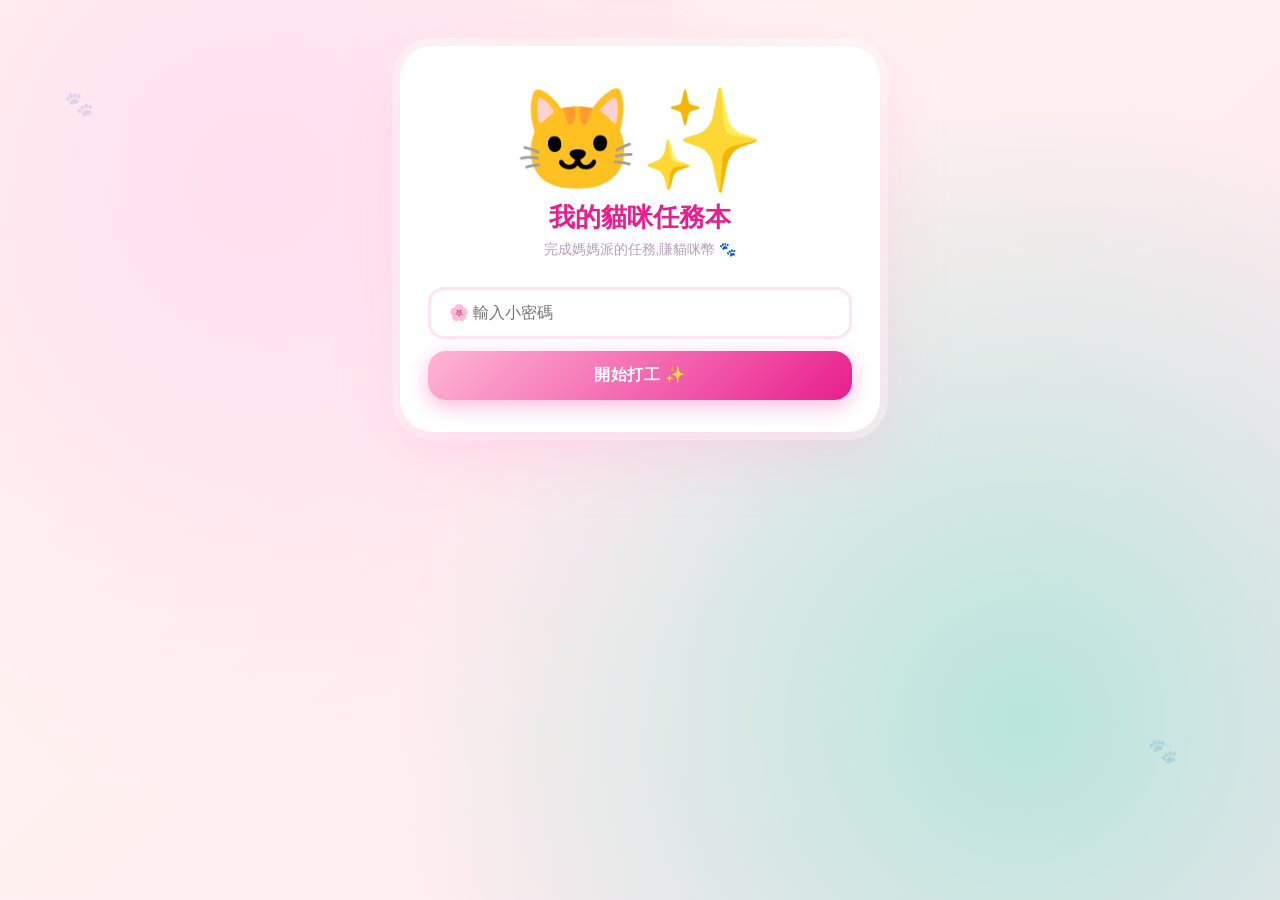
==== child.html @ 617711df "Add files via upload" ====
<!DOCTYPE html>
<html lang="zh-TW">
<head>
<meta charset="UTF-8">
<meta name="viewport" content="width=device-width, initial-scale=1.0">
<title>🐱 我的貓咪任務本</title>
<link rel="icon" type="image/png" href="./cat-favicon.png">
<style>
* { margin: 0; padding: 0; box-sizing: border-box; -webkit-tap-highlight-color: transparent; }

@keyframes float { 0%, 100% { transform: translateY(0); } 50% { transform: translateY(-8px); } }
@keyframes pop { 0% { transform: scale(0.8); opacity: 0; } 100% { transform: scale(1); opacity: 1; } }
@keyframes wiggle { 0%, 100% { transform: rotate(-3deg); } 50% { transform: rotate(3deg); } }
@keyframes sparkle { 0%, 100% { opacity: 0.3; transform: scale(1); } 50% { opacity: 1; transform: scale(1.2); } }
@keyframes urgent { 0%, 100% { box-shadow: 0 4px 12px rgba(255, 100, 100, 0.3); } 50% { box-shadow: 0 4px 24px rgba(255, 100, 100, 0.6); } }

body {
  font-family: 'Microsoft JhengHei', 'PingFang TC', 'Comic Sans MS', sans-serif;
  background:
    radial-gradient(circle at 20% 20%, #FFE0F0 0%, transparent 50%),
    radial-gradient(circle at 80% 80%, #B8E5DC 0%, transparent 50%),
    linear-gradient(135deg, #FFF9F0 0%, #FFE5F1 100%);
  min-height: 100vh; color: #6B5B5B;
  font-size: 17px; padding: 16px;
  position: relative; overflow-x: hidden;
}
body::before, body::after {
  content: '🐾'; position: fixed; font-size: 24px;
  opacity: 0.15; animation: float 4s ease-in-out infinite; pointer-events: none;
}
body::before { top: 10%; left: 5%; }
body::after { bottom: 15%; right: 8%; animation-delay: 2s; }

.container { max-width: 480px; margin: 0 auto; position: relative; z-index: 1; }

.login-box {
  background: white; border-radius: 32px;
  padding: 36px 28px 32px; text-align: center; margin-top: 30px;
  box-shadow: 0 20px 60px rgba(255, 182, 213, 0.4), 0 0 0 8px rgba(255, 255, 255, 0.5);
  animation: pop 0.5s ease-out;
}
.login-cat { width: 180px; height: 180px; margin: 0 auto 12px; display: block; animation: float 3s ease-in-out infinite; }
.login-cat-fallback { font-size: 100px; display: block; animation: float 3s ease-in-out infinite; }
.login-box h1 { font-size: 26px; color: #E91E8E; margin-bottom: 6px; font-weight: bold; }
.login-box .subtitle { color: #B8A0B8; margin-bottom: 28px; font-size: 14px; }

.header {
  background: linear-gradient(135deg, #FFB6D5 0%, #C8A8E9 50%, #B8E5DC 100%);
  color: white; padding: 18px 22px; border-radius: 24px;
  margin-bottom: 14px; box-shadow: 0 10px 30px rgba(255, 182, 213, 0.4);
  position: relative; overflow: hidden;
}
.header-banner { width: 100%; height: 70px; object-fit: cover; border-radius: 14px; margin-bottom: 10px; }
.header h1 { font-size: 20px; margin-bottom: 2px; text-shadow: 0 2px 8px rgba(0,0,0,0.15); }
.header .greeting { font-size: 13px; opacity: 0.95; }
.header::after { content: '✨'; position: absolute; top: 12px; right: 16px; font-size: 22px; animation: sparkle 2s ease-in-out infinite; }

/* 統計卡 */
.stats-grid {
  display: grid; grid-template-columns: repeat(3, 1fr);
  gap: 8px; margin-bottom: 16px;
}
.stat-card {
  background: white; border-radius: 18px; padding: 12px 8px;
  text-align: center; box-shadow: 0 4px 12px rgba(255, 182, 213, 0.2);
  position: relative;
}
.stat-card .icon { font-size: 22px; margin-bottom: 3px; display: block; }
.stat-card .label { font-size: 11px; color: #B89090; margin-bottom: 3px; font-weight: 600; }
.stat-card .value { font-size: 22px; font-weight: bold; color: #FF8FB1; letter-spacing: -1px; }
.stat-card.coin .value { color: #00BFA5; }
.stat-card.todo .value { color: #FF9800; }
.stat-card.wait .value { color: #9C27B0; }

/* 按鈕 */
.btn {
  width: 100%; padding: 14px; border: none; border-radius: 18px;
  font-size: 16px; font-weight: bold; cursor: pointer;
  transition: all 0.2s; font-family: inherit; letter-spacing: 0.5px;
}
.btn:active { transform: scale(0.96); }
.btn-primary { background: linear-gradient(135deg, #FFB6D5, #E91E8E); color: white; box-shadow: 0 6px 20px rgba(233, 30, 142, 0.3); }
.btn-secondary { background: white; color: #E91E8E; border: 3px solid #FFB6D5; }
.btn-mint { background: linear-gradient(135deg, #B8E5DC, #00BFA5); color: white; }
.btn-sm { padding: 8px 14px; font-size: 13px; width: auto; border-radius: 12px; }
.btn-done { background: linear-gradient(135deg, #FFD700, #FFA500); color: white; box-shadow: 0 6px 20px rgba(255, 165, 0, 0.4); }

/* Tab */
.tabs {
  display: flex; background: white; border-radius: 16px;
  padding: 5px; margin-bottom: 14px;
  box-shadow: 0 4px 12px rgba(255, 182, 213, 0.2);
}
.tab {
  flex: 1; padding: 10px 4px; text-align: center;
  border-radius: 12px; cursor: pointer;
  font-weight: bold; font-size: 12px; color: #B89090;
  transition: all 0.2s;
  position: relative;
}
.tab.active { background: linear-gradient(135deg, #FFB6D5, #C8A8E9); color: white; box-shadow: 0 4px 12px rgba(255, 182, 213, 0.4); }
.tab .badge {
  display: inline-block; background: #FF4444; color: white;
  padding: 1px 6px; border-radius: 8px; font-size: 10px;
  margin-left: 3px; min-width: 16px;
}
.tab.active .badge { background: white; color: #E91E8E; }

/* 任務卡 */
.task-card {
  background: white; border-radius: 18px; padding: 14px 16px;
  margin-bottom: 10px;
  box-shadow: 0 4px 12px rgba(255, 182, 213, 0.15);
  border-left: 5px solid #FFB6D5;
  animation: pop 0.3s ease-out; position: relative;
}
.task-card.assigned { border-left-color: #FF9800; background: linear-gradient(to right, #FFF9F0 0%, white 30%); }
.task-card.assigned.urgent { animation: urgent 2s ease-in-out infinite; }
.task-card.done { border-left-color: #9C27B0; background: linear-gradient(to right, #F8F4FB 0%, white 30%); }
.task-card.approved { border-left-color: #00BFA5; background: linear-gradient(to right, #F0FBF8 0%, white 30%); }
.task-card.paid { border-left-color: #C8A8E9; opacity: 0.75; }
.task-card.pending { border-left-color: #FFB6D5; }
.task-card.rejected { border-left-color: #FFAB91; opacity: 0.55; }

.task-head { display: flex; justify-content: space-between; align-items: center; gap: 10px; }
.task-info { flex: 1; min-width: 0; }
.task-name { font-weight: bold; color: #6B5B5B; font-size: 17px; }
.task-meta { font-size: 12px; color: #B89090; margin-top: 3px; }
.task-amount { font-size: 22px; font-weight: bold; color: #E91E8E; letter-spacing: -1px; white-space: nowrap; }
.task-amount::before { content: '💰 '; font-size: 14px; }

.due-tag {
  display: inline-block; padding: 2px 8px; border-radius: 8px;
  font-size: 11px; font-weight: bold; margin-top: 4px;
}
.due-today { background: #FFEBEE; color: #F44336; }
.due-future { background: #E0F7FA; color: #00BFA5; }
.due-none { background: #F5F5F5; color: #888; }
.due-overdue { background: #FF4444; color: white; animation: sparkle 1.5s ease-in-out infinite; }

.note-text {
  color: #B89090; font-size: 13px;
  margin-top: 6px; padding: 6px 10px;
  background: #FFF9F0; border-radius: 10px;
}
.note-text.from-mom { background: #F8F4FB; color: #9C27B0; }

.task-actions { display: flex; gap: 6px; margin-top: 10px; flex-wrap: wrap; }

/* 輸入 */
.input, .select, .textarea {
  width: 100%; padding: 14px 18px;
  border: 3px solid #FFE5F1; border-radius: 16px;
  font-size: 16px; font-family: inherit;
  background: white; transition: all 0.2s; color: #6B5B5B;
}
.input:focus, .select:focus, .textarea:focus {
  outline: none; border-color: #FFB6D5;
  box-shadow: 0 0 0 4px rgba(255, 182, 213, 0.2);
}
.form-group { margin-bottom: 12px; }
.form-label { display: block; margin-bottom: 5px; color: #9C7FBA; font-weight: bold; font-size: 14px; }
.form-label::before { content: '🌸 '; }

/* Modal */
.modal-bg {
  display: none; position: fixed; top: 0; left: 0; right: 0; bottom: 0;
  background: rgba(107, 91, 91, 0.5); z-index: 100;
  align-items: center; justify-content: center;
  padding: 20px; backdrop-filter: blur(4px);
}
.modal-bg.show { display: flex; }
.modal {
  background: white; border-radius: 24px; padding: 24px 22px;
  width: 100%; max-width: 400px; max-height: 90vh; overflow-y: auto;
  animation: pop 0.3s ease-out;
  box-shadow: 0 20px 60px rgba(255, 182, 213, 0.4);
}
.modal h2 { color: #E91E8E; margin-bottom: 16px; font-size: 20px; text-align: center; }

/* Toast */
.toast {
  position: fixed; top: 20px; left: 50%;
  transform: translateX(-50%) translateY(-100px);
  background: white; color: #E91E8E;
  padding: 14px 24px; border-radius: 28px;
  z-index: 200; transition: transform 0.3s ease-out;
  font-size: 15px; font-weight: bold;
  box-shadow: 0 10px 30px rgba(255, 182, 213, 0.5);
  border: 3px solid #FFE5F1; max-width: 90vw;
  display: flex; align-items: center; gap: 8px;
}
.toast.show { transform: translateX(-50%) translateY(0); }
.toast::before { content: '🐱'; font-size: 20px; }

/* 慶祝動畫 */
.celebrate-overlay {
  display: none; position: fixed; top: 0; left: 0; right: 0; bottom: 0;
  background: rgba(255, 182, 213, 0.95); z-index: 300;
  align-items: center; justify-content: center; flex-direction: column;
  animation: pop 0.4s ease-out;
}
.celebrate-overlay.show { display: flex; }
.celebrate-cat { width: 220px; height: 220px; animation: wiggle 0.6s ease-in-out infinite; }
.celebrate-cat-fallback { font-size: 120px; animation: wiggle 0.6s ease-in-out infinite; }
.celebrate-text { font-size: 28px; color: white; font-weight: bold; margin-top: 16px; text-shadow: 0 4px 12px rgba(233, 30, 142, 0.5); letter-spacing: 2px; text-align: center; padding: 0 20px; }
.celebrate-sub { font-size: 15px; color: white; margin-top: 8px; opacity: 0.95; }

.empty { text-align: center; padding: 30px 20px; color: #B89090; }
.empty-cat { width: 140px; height: 140px; margin: 0 auto 12px; animation: float 3s ease-in-out infinite; }
.empty-cat-fallback { font-size: 56px; margin-bottom: 12px; animation: float 3s ease-in-out infinite; }

.bell {
  position: fixed; top: 24px; right: 16px;
  width: 44px; height: 44px; background: white;
  border-radius: 50%; display: flex;
  align-items: center; justify-content: center; cursor: pointer;
  box-shadow: 0 6px 20px rgba(255, 182, 213, 0.4);
  z-index: 50; font-size: 20px;
}
.bell.has-new::after {
  content: ''; position: absolute; top: 6px; right: 6px;
  width: 12px; height: 12px; background: #FF4444;
  border-radius: 50%; border: 2px solid white;
  animation: sparkle 1.5s ease-in-out infinite;
}
.bell.shake { animation: wiggle 0.3s ease-in-out 3; }

.section-title {
  font-size: 14px; color: #9C7FBA; font-weight: bold;
  margin: 14px 0 8px; padding-left: 4px;
}
</style>
</head>
<body>

<div id="bell" class="bell" onclick="openNotifyPanel()" style="display:none;">🔔</div>

<!-- 登入 -->
<div id="loginPage" class="container">
  <div class="login-box">
    <img src="./cat-login.png" alt="貓咪" class="login-cat" onerror="this.style.display='none';this.nextElementSibling.style.display='block';">
    <div class="login-cat-fallback" style="display:none;">🐱✨</div>
    <h1>我的貓咪任務本</h1>
    <p class="subtitle">完成媽媽派的任務,賺貓咪幣 🐾</p>
    <div class="form-group">
      <input type="password" id="loginPwd" class="input" placeholder="🌸 輸入小密碼" onkeypress="if(event.key==='Enter')doLogin()">
    </div>
    <button class="btn btn-primary" onclick="doLogin()">開始打工 ✨</button>
  </div>
</div>

<!-- 主畫面 -->
<div id="mainPage" class="container" style="display:none;">
  <div class="header">
    <img src="./cat-banner.png" alt="banner" class="header-banner" onerror="this.style.display='none';">
    <h1>🐱 我的貓咪任務本</h1>
    <div class="greeting" id="greeting">今天也要加油喔 ✨</div>
  </div>

  <div class="stats-grid">
    <div class="stat-card coin">
      <span class="icon">😺</span>
      <div class="label">可領貓咪幣</div>
      <div class="value">$<span id="balance">0</span></div>
    </div>
    <div class="stat-card todo">
      <span class="icon">⏰</span>
      <div class="label">待完成</div>
      <div class="value" id="countAssigned">0</div>
    </div>
    <div class="stat-card wait">
      <span class="icon">📮</span>
      <div class="label">等核可</div>
      <div class="value" id="countDone">0</div>
    </div>
  </div>

  <div class="tabs">
    <div class="tab active" onclick="switchTab(event,'todo')">📋 待完成 <span class="badge" id="badgeTodo">0</span></div>
    <div class="tab" onclick="switchTab(event,'wait')">📮 等核可</div>
    <div class="tab" onclick="switchTab(event,'paid')">💖 已領取</div>
  </div>

  <div id="tasksList"></div>

  <button class="btn btn-secondary" onclick="openProposeModal()" style="margin-top:14px;">
    💡 我想做別的(主動申請)
  </button>
</div>

<!-- 「我做完了」彈窗 -->
<div id="doneModal" class="modal-bg">
  <div class="modal">
    <h2>✨ 我做完了!</h2>
    <div id="doneInfo" style="text-align:center; margin-bottom:14px; color:#9C7FBA;"></div>
    <div class="form-group">
      <label class="form-label">想跟媽媽說什麼?(可不填)</label>
      <textarea id="doneNote" class="textarea" rows="2" placeholder="例如:我有認真掃喔!"></textarea>
    </div>
    <div style="display:flex; gap:10px;">
      <button class="btn btn-secondary" onclick="closeModal('doneModal')">取消</button>
      <button class="btn btn-done" onclick="submitDone()">交給媽媽 ✨</button>
    </div>
  </div>
</div>

<!-- 主動申請彈窗 -->
<div id="proposeModal" class="modal-bg">
  <div class="modal">
    <h2>💡 我想做別的</h2>
    <p style="text-align:center; color:#B89090; font-size:13px; margin-bottom:12px;">
      把妳想做的事告訴媽媽,媽媽會看看要不要派給妳~
    </p>
    <div class="form-group">
      <label class="form-label">想做什麼?</label>
      <input type="text" id="proposeItem" class="input" placeholder="例如:幫媽媽洗車">
    </div>
    <div class="form-group">
      <label class="form-label">妳覺得值多少錢?</label>
      <input type="number" id="proposeAmount" class="input" placeholder="例如:30" min="0">
    </div>
    <div class="form-group">
      <label class="form-label">想說的話(可不填)</label>
      <textarea id="proposeNote" class="textarea" rows="2" placeholder="例如:這個我超會的!"></textarea>
    </div>
    <div style="display:flex; gap:10px;">
      <button class="btn btn-secondary" onclick="closeModal('proposeModal')">取消</button>
      <button class="btn btn-primary" onclick="submitPropose()">送給媽媽看 ✨</button>
    </div>
  </div>
</div>

<!-- 通知中心 -->
<div id="notifyPanel" class="modal-bg">
  <div class="modal">
    <h2>🔔 通知中心</h2>
    <div id="notifyList"></div>
    <button class="btn btn-primary" onclick="closeModal('notifyPanel')" style="margin-top:14px;">關閉</button>
  </div>
</div>

<!-- 慶祝動畫 -->
<div id="celebrate" class="celebrate-overlay">
  <img src="./cat-success.png" alt="慶祝" class="celebrate-cat" onerror="this.style.display='none';this.nextElementSibling.style.display='block';">
  <div class="celebrate-cat-fallback" style="display:none;">🎉🐱✨</div>
  <div class="celebrate-text" id="celebrateText">交給媽媽啦!</div>
  <div class="celebrate-sub" id="celebrateSub">等媽媽看看 💕</div>
</div>

<div id="toast" class="toast"></div>

<script>
const GAS_URL = 'https://script.google.com/macros/s/AKfycbxL6RMWh4sn2M6cAhJxAEImtbSupDh12SuAHojfoW0CRrW7VGDir5UfD3ioGQtlK8snaw/exec';
let myPassword = '', records = [], currentTab = 'todo';
let lastSeenStatus = {}, lastSeenIds = new Set();
let notifications = [], currentTaskId = null;

function doLogin() {
  const pwd = document.getElementById('loginPwd').value;
  if (!pwd) { showToast('要輸入密碼喔'); return; }
  callGAS({ action: 'login', role: 'child', password: pwd }, (res) => {
    if (res.ok) {
      myPassword = pwd;
      localStorage.setItem('childPwd', pwd);
      document.getElementById('loginPage').style.display = 'none';
      document.getElementById('mainPage').style.display = 'block';
      document.getElementById('bell').style.display = 'flex';
      loadNotifyHistory();
      loadAll();
      startAutoRefresh();
    } else { showToast('密碼錯了 🥺'); }
  });
}

window.onload = () => {
  const saved = localStorage.getItem('childPwd');
  if (saved) { document.getElementById('loginPwd').value = saved; doLogin(); }
};

function loadAll() { loadRecords(); loadStats(); }

function loadRecords() {
  callGAS({ action: 'list', role: 'child', password: myPassword }, (res) => {
    if (res.ok) {
      const newRecords = res.data.sort((a, b) => (b.createdAt || '').localeCompare(a.createdAt || ''));
      detectChanges(newRecords);
      records = newRecords;
      renderRecords();
      updateBadges();
    }
  });
}

function loadStats() {
  callGAS({ action: 'stats', role: 'child', password: myPassword }, (res) => {
    if (res.ok) {
      document.getElementById('balance').textContent = res.balance || 0;
      document.getElementById('countAssigned').textContent = res.countAssigned || 0;
      document.getElementById('countDone').textContent = res.countDone || 0;
    }
  });
}

function startAutoRefresh() {
  setInterval(() => {
    if (document.visibilityState === 'visible') { loadRecords(); loadStats(); }
  }, 30000);
}

// 偵測狀態變化(媽媽派工 / 核可 / 拒絕)
function detectChanges(newRecords) {
  if (lastSeenIds.size === 0) {
    newRecords.forEach(r => { lastSeenIds.add(r.id); lastSeenStatus[r.id] = r.status; });
    return;
  }
  newRecords.forEach(r => {
    // 新派工偵測
    if (!lastSeenIds.has(r.id) && r.status === 'assigned' && r.assignedBy === 'parent') {
      const msg = `📩 媽媽派新任務:「${r.item}」$${r.amount}${r.dueDate ? ' (截止 '+r.dueDate+')' : ''}`;
      addNotify('📩', msg);
      showToast(msg);
      shakeBell();
      playDing();
    }
    // 狀態變化
    const old = lastSeenStatus[r.id];
    if (old && old !== r.status) {
      let msg = '', icon = '';
      if (r.status === 'approved') { msg = `✅ 「${r.item}」媽媽核可了!可以領 $${r.amount}`; icon = '✅'; }
      else if (r.status === 'paid') { msg = `💝 「${r.item}」領到 $${r.amount} 啦!🎉`; icon = '💝'; }
      else if (r.status === 'rejected') { msg = `❌ 「${r.item}」沒通過 🥺${r.parentNote ? ' ('+r.parentNote+')' : ''}`; icon = '❌'; }
      else if (r.status === 'assigned' && old === 'pending') { msg = `🎉 媽媽答應了!「${r.item}」可以做了`; icon = '🎉'; }
      if (msg) { addNotify(icon, msg); showToast(msg); shakeBell(); playDing(); }
    }
    lastSeenIds.add(r.id);
    lastSeenStatus[r.id] = r.status;
  });
}

function addNotify(icon, msg) {
  notifications.unshift({
    icon, msg,
    time: new Date().toLocaleString('zh-TW', { hour: '2-digit', minute: '2-digit', month: '2-digit', day: '2-digit' }),
    read: false
  });
  if (notifications.length > 30) notifications = notifications.slice(0, 30);
  localStorage.setItem('childNotify', JSON.stringify(notifications));
  document.getElementById('bell').classList.add('has-new');
}

function loadNotifyHistory() {
  const saved = localStorage.getItem('childNotify');
  if (saved) {
    notifications = JSON.parse(saved);
    if (notifications.some(n => !n.read)) document.getElementById('bell').classList.add('has-new');
  }
}

function shakeBell() {
  const bell = document.getElementById('bell');
  bell.classList.add('shake');
  setTimeout(() => bell.classList.remove('shake'), 1000);
}

function playDing() {
  try {
    const ctx = new (window.AudioContext || window.webkitAudioContext)();
    const o = ctx.createOscillator(), g = ctx.createGain();
    o.connect(g); g.connect(ctx.destination);
    o.frequency.value = 880; o.type = 'sine';
    g.gain.setValueAtTime(0.3, ctx.currentTime);
    g.gain.exponentialRampToValueAtTime(0.01, ctx.currentTime + 0.3);
    o.start(); o.stop(ctx.currentTime + 0.3);
  } catch(e) {}
}

function openNotifyPanel() {
  const list = document.getElementById('notifyList');
  if (notifications.length === 0) {
    list.innerHTML = `<div class="empty"><div class="empty-cat-fallback">🐱💭</div><div>還沒有通知唷</div></div>`;
  } else {
    list.innerHTML = notifications.map(n => `
      <div style="padding:12px; background:#FFF9F0; border-radius:14px; margin-bottom:8px;">
        <div style="font-size:14px; color:#6B5B5B;">${n.icon} ${escapeHtml(n.msg)}</div>
        <div style="font-size:11px; color:#B89090; margin-top:4px;">${n.time}</div>
      </div>
    `).join('');
  }
  notifications.forEach(n => n.read = true);
  localStorage.setItem('childNotify', JSON.stringify(notifications));
  document.getElementById('bell').classList.remove('has-new');
  document.getElementById('notifyPanel').classList.add('show');
}

function updateBadges() {
  const todoCount = records.filter(r => r.status === 'assigned').length;
  document.getElementById('badgeTodo').textContent = todoCount;
}

function switchTab(e, tab) {
  currentTab = tab;
  document.querySelectorAll('.tab').forEach(t => t.classList.remove('active'));
  e.target.classList.add('active');
  renderRecords();
}

function renderRecords() {
  const list = document.getElementById('tasksList');
  let filtered = [];

  if (currentTab === 'todo') {
    // 待完成:媽媽派的任務 (assigned)
    filtered = records.filter(r => r.status === 'assigned');
  } else if (currentTab === 'wait') {
    // 等核可:我送出申請 (pending) + 我已做完 (done)
    filtered = records.filter(r => r.status === 'pending' || r.status === 'done' || r.status === 'approved' || r.status === 'rejected');
  } else if (currentTab === 'paid') {
    filtered = records.filter(r => r.status === 'paid');
  }

  if (filtered.length === 0) {
    let msg = '還沒有任務唷 ✨';
    if (currentTab === 'todo') msg = '太棒了!沒有待辦任務 🎉';
    else if (currentTab === 'wait') msg = '沒有等待中的任務 🐾';
    else if (currentTab === 'paid') msg = '還沒領過錢唷 💰';
    list.innerHTML = `
      <div class="empty">
        <img src="./cat-empty.png" alt="空" class="empty-cat" onerror="this.style.display='none';this.nextElementSibling.style.display='block';">
        <div class="empty-cat-fallback" style="display:none;">🐱💤</div>
        <div>${msg}</div>
      </div>
    `;
    return;
  }

  // 排序:待完成的依截止日升序;其他依更新時間降序
  if (currentTab === 'todo') {
    filtered.sort((a, b) => {
      if (!a.dueDate && !b.dueDate) return 0;
      if (!a.dueDate) return 1;
      if (!b.dueDate) return -1;
      return a.dueDate.localeCompare(b.dueDate);
    });
  }

  const today = new Date().toISOString().split('T')[0];
  list.innerHTML = filtered.map(r => {
    let dueTag = '';
    if (r.status === 'assigned') {
      if (!r.dueDate) dueTag = '<span class="due-tag due-none">不限期</span>';
      else if (r.dueDate < today) dueTag = '<span class="due-tag due-overdue">⚠️ 已逾期 ' + r.dueDate + '</span>';
      else if (r.dueDate === today) dueTag = '<span class="due-tag due-today">📍 今天 ' + r.dueDate + '</span>';
      else dueTag = '<span class="due-tag due-future">📅 截止 ' + r.dueDate + '</span>';
    }

    const statusTxt = {
      assigned: '⏳ 待完成',
      pending: '📨 等媽媽答應',
      done: '📮 已回報,等核可',
      approved: '✅ 可以領錢',
      paid: '💖 已領取',
      rejected: '❌ 沒通過'
    }[r.status] || '';

    const isUrgent = r.status === 'assigned' && r.dueDate === today;

    let actions = '';
    if (r.status === 'assigned') {
      actions = `<button class="btn btn-done btn-sm" onclick="openDoneModal('${r.id}','${escapeAttr(r.item)}')">✨ 我做完了!</button>`;
    }

    const amountDisplay = r.amount ? '$' + r.amount : (r.proposed ? '提議 $' + r.proposed : '');

    return `
      <div class="task-card ${r.status} ${isUrgent ? 'urgent' : ''}">
        <div class="task-head">
          <div class="task-info">
            <div class="task-name">${escapeHtml(r.item)}</div>
            <div class="task-meta">${escapeHtml(r.category || '')} · ${statusTxt}</div>
            ${dueTag}
          </div>
          <div class="task-amount">${amountDisplay}</div>
        </div>
        ${r.parentNote ? `<div class="note-text from-mom">👩 媽媽:${escapeHtml(r.parentNote)}</div>` : ''}
        ${r.childNote ? `<div class="note-text">💬 我:${escapeHtml(r.childNote)}</div>` : ''}
        ${actions ? `<div class="task-actions">${actions}</div>` : ''}
      </div>
    `;
  }).join('');
}

// 「我做完了」
function openDoneModal(id, itemName) {
  currentTaskId = id;
  document.getElementById('doneInfo').innerHTML = `準備交給媽媽:<br><b style="color:#E91E8E;">「${escapeHtml(itemName)}」</b>`;
  document.getElementById('doneNote').value = '';
  document.getElementById('doneModal').classList.add('show');
}

function submitDone() {
  const note = document.getElementById('doneNote').value.trim();
  callGAS({
    action: 'markDone', role: 'child', password: myPassword,
    id: currentTaskId, childNote: note
  }, (res) => {
    if (res.ok) {
      closeModal('doneModal');
      document.getElementById('celebrateText').textContent = '交給媽媽啦!';
      document.getElementById('celebrateSub').textContent = '等媽媽核可 💕';
      document.getElementById('celebrate').classList.add('show');
      playDing();
      setTimeout(() => {
        document.getElementById('celebrate').classList.remove('show');
        loadAll();
      }, 1800);
    } else { showToast(res.error || '失敗了'); }
  });
}

// 主動申請
function openProposeModal() {
  document.getElementById('proposeItem').value = '';
  document.getElementById('proposeAmount').value = '';
  document.getElementById('proposeNote').value = '';
  document.getElementById('proposeModal').classList.add('show');
}

function submitPropose() {
  const item = document.getElementById('proposeItem').value.trim();
  const proposed = Number(document.getElementById('proposeAmount').value) || 0;
  const note = document.getElementById('proposeNote').value.trim();
  if (!item) { showToast('要寫想做什麼喔'); return; }

  callGAS({
    action: 'propose', role: 'child', password: myPassword,
    item: item, proposed: proposed, childNote: note
  }, (res) => {
    if (res.ok) {
      closeModal('proposeModal');
      document.getElementById('celebrateText').textContent = '申請送出啦!';
      document.getElementById('celebrateSub').textContent = '等媽媽看看 💕';
      document.getElementById('celebrate').classList.add('show');
      playDing();
      setTimeout(() => {
        document.getElementById('celebrate').classList.remove('show');
        loadAll();
      }, 1800);
    } else { showToast(res.error || '失敗了'); }
  });
}

function closeModal(id) { document.getElementById(id).classList.remove('show'); }

function callGAS(params, cb) {
  const qs = Object.keys(params).map(k => encodeURIComponent(k) + '=' + encodeURIComponent(params[k])).join('&');
  fetch(GAS_URL + '?' + qs)
    .then(r => r.json()).then(cb)
    .catch(e => { showToast('連線失敗 🥺'); console.error(e); });
}

function showToast(msg) {
  const t = document.getElementById('toast');
  t.textContent = msg;
  t.classList.add('show');
  setTimeout(() => t.classList.remove('show'), 2800);
}

function escapeHtml(s) {
  if (s === null || s === undefined) return '';
  return String(s).replace(/[&<>"']/g, c => ({ '&': '&amp;', '<': '&lt;', '>': '&gt;', '"': '&quot;', "'": '&#39;' }[c]));
}
function escapeAttr(s) {
  return String(s || '').replace(/'/g, "\\'").replace(/"/g, '&quot;');
}
</script>
</body>
</html>
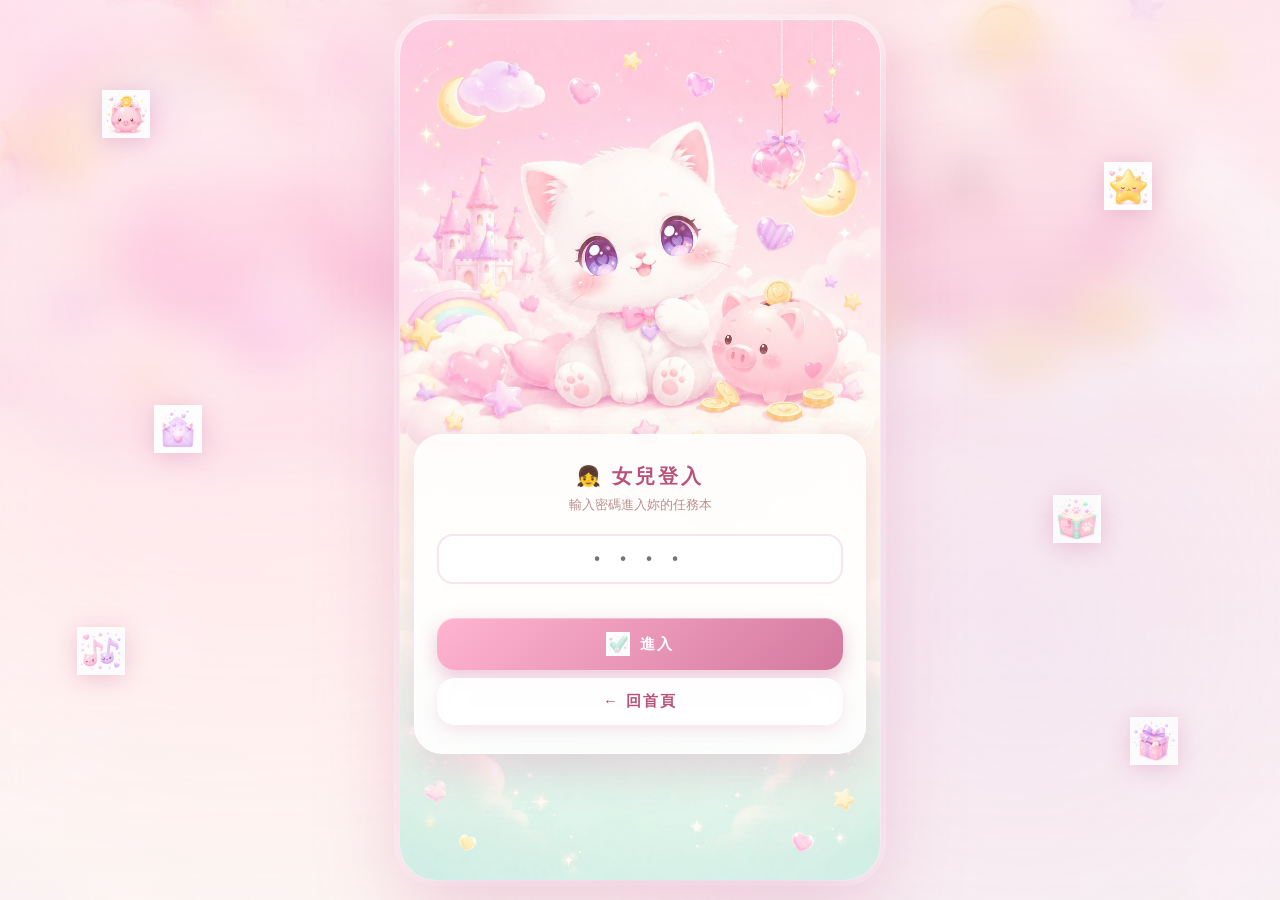
==== commit 281a744f: "Add files via upload" ====
--- a/child.html
+++ b/child.html
@@ -3,676 +3,355 @@
 <head>
 <meta charset="UTF-8">
 <meta name="viewport" content="width=device-width, initial-scale=1.0">
-<title>🐱 我的貓咪任務本</title>
-<link rel="icon" type="image/png" href="./cat-favicon.png">
-<style>
-* { margin: 0; padding: 0; box-sizing: border-box; -webkit-tap-highlight-color: transparent; }
-
-@keyframes float { 0%, 100% { transform: translateY(0); } 50% { transform: translateY(-8px); } }
-@keyframes pop { 0% { transform: scale(0.8); opacity: 0; } 100% { transform: scale(1); opacity: 1; } }
-@keyframes wiggle { 0%, 100% { transform: rotate(-3deg); } 50% { transform: rotate(3deg); } }
-@keyframes sparkle { 0%, 100% { opacity: 0.3; transform: scale(1); } 50% { opacity: 1; transform: scale(1.2); } }
-@keyframes urgent { 0%, 100% { box-shadow: 0 4px 12px rgba(255, 100, 100, 0.3); } 50% { box-shadow: 0 4px 24px rgba(255, 100, 100, 0.6); } }
-
-body {
-  font-family: 'Microsoft JhengHei', 'PingFang TC', 'Comic Sans MS', sans-serif;
-  background:
-    radial-gradient(circle at 20% 20%, #FFE0F0 0%, transparent 50%),
-    radial-gradient(circle at 80% 80%, #B8E5DC 0%, transparent 50%),
-    linear-gradient(135deg, #FFF9F0 0%, #FFE5F1 100%);
-  min-height: 100vh; color: #6B5B5B;
-  font-size: 17px; padding: 16px;
-  position: relative; overflow-x: hidden;
-}
-body::before, body::after {
-  content: '🐾'; position: fixed; font-size: 24px;
-  opacity: 0.15; animation: float 4s ease-in-out infinite; pointer-events: none;
-}
-body::before { top: 10%; left: 5%; }
-body::after { bottom: 15%; right: 8%; animation-delay: 2s; }
-
-.container { max-width: 480px; margin: 0 auto; position: relative; z-index: 1; }
-
-.login-box {
-  background: white; border-radius: 32px;
-  padding: 36px 28px 32px; text-align: center; margin-top: 30px;
-  box-shadow: 0 20px 60px rgba(255, 182, 213, 0.4), 0 0 0 8px rgba(255, 255, 255, 0.5);
-  animation: pop 0.5s ease-out;
-}
-.login-cat { width: 180px; height: 180px; margin: 0 auto 12px; display: block; animation: float 3s ease-in-out infinite; }
-.login-cat-fallback { font-size: 100px; display: block; animation: float 3s ease-in-out infinite; }
-.login-box h1 { font-size: 26px; color: #E91E8E; margin-bottom: 6px; font-weight: bold; }
-.login-box .subtitle { color: #B8A0B8; margin-bottom: 28px; font-size: 14px; }
-
-.header {
-  background: linear-gradient(135deg, #FFB6D5 0%, #C8A8E9 50%, #B8E5DC 100%);
-  color: white; padding: 18px 22px; border-radius: 24px;
-  margin-bottom: 14px; box-shadow: 0 10px 30px rgba(255, 182, 213, 0.4);
-  position: relative; overflow: hidden;
-}
-.header-banner { width: 100%; height: 70px; object-fit: cover; border-radius: 14px; margin-bottom: 10px; }
-.header h1 { font-size: 20px; margin-bottom: 2px; text-shadow: 0 2px 8px rgba(0,0,0,0.15); }
-.header .greeting { font-size: 13px; opacity: 0.95; }
-.header::after { content: '✨'; position: absolute; top: 12px; right: 16px; font-size: 22px; animation: sparkle 2s ease-in-out infinite; }
-
-/* 統計卡 */
-.stats-grid {
-  display: grid; grid-template-columns: repeat(3, 1fr);
-  gap: 8px; margin-bottom: 16px;
-}
-.stat-card {
-  background: white; border-radius: 18px; padding: 12px 8px;
-  text-align: center; box-shadow: 0 4px 12px rgba(255, 182, 213, 0.2);
-  position: relative;
-}
-.stat-card .icon { font-size: 22px; margin-bottom: 3px; display: block; }
-.stat-card .label { font-size: 11px; color: #B89090; margin-bottom: 3px; font-weight: 600; }
-.stat-card .value { font-size: 22px; font-weight: bold; color: #FF8FB1; letter-spacing: -1px; }
-.stat-card.coin .value { color: #00BFA5; }
-.stat-card.todo .value { color: #FF9800; }
-.stat-card.wait .value { color: #9C27B0; }
-
-/* 按鈕 */
-.btn {
-  width: 100%; padding: 14px; border: none; border-radius: 18px;
-  font-size: 16px; font-weight: bold; cursor: pointer;
-  transition: all 0.2s; font-family: inherit; letter-spacing: 0.5px;
-}
-.btn:active { transform: scale(0.96); }
-.btn-primary { background: linear-gradient(135deg, #FFB6D5, #E91E8E); color: white; box-shadow: 0 6px 20px rgba(233, 30, 142, 0.3); }
-.btn-secondary { background: white; color: #E91E8E; border: 3px solid #FFB6D5; }
-.btn-mint { background: linear-gradient(135deg, #B8E5DC, #00BFA5); color: white; }
-.btn-sm { padding: 8px 14px; font-size: 13px; width: auto; border-radius: 12px; }
-.btn-done { background: linear-gradient(135deg, #FFD700, #FFA500); color: white; box-shadow: 0 6px 20px rgba(255, 165, 0, 0.4); }
-
-/* Tab */
-.tabs {
-  display: flex; background: white; border-radius: 16px;
-  padding: 5px; margin-bottom: 14px;
-  box-shadow: 0 4px 12px rgba(255, 182, 213, 0.2);
-}
-.tab {
-  flex: 1; padding: 10px 4px; text-align: center;
-  border-radius: 12px; cursor: pointer;
-  font-weight: bold; font-size: 12px; color: #B89090;
-  transition: all 0.2s;
-  position: relative;
-}
-.tab.active { background: linear-gradient(135deg, #FFB6D5, #C8A8E9); color: white; box-shadow: 0 4px 12px rgba(255, 182, 213, 0.4); }
-.tab .badge {
-  display: inline-block; background: #FF4444; color: white;
-  padding: 1px 6px; border-radius: 8px; font-size: 10px;
-  margin-left: 3px; min-width: 16px;
-}
-.tab.active .badge { background: white; color: #E91E8E; }
-
-/* 任務卡 */
-.task-card {
-  background: white; border-radius: 18px; padding: 14px 16px;
-  margin-bottom: 10px;
-  box-shadow: 0 4px 12px rgba(255, 182, 213, 0.15);
-  border-left: 5px solid #FFB6D5;
-  animation: pop 0.3s ease-out; position: relative;
-}
-.task-card.assigned { border-left-color: #FF9800; background: linear-gradient(to right, #FFF9F0 0%, white 30%); }
-.task-card.assigned.urgent { animation: urgent 2s ease-in-out infinite; }
-.task-card.done { border-left-color: #9C27B0; background: linear-gradient(to right, #F8F4FB 0%, white 30%); }
-.task-card.approved { border-left-color: #00BFA5; background: linear-gradient(to right, #F0FBF8 0%, white 30%); }
-.task-card.paid { border-left-color: #C8A8E9; opacity: 0.75; }
-.task-card.pending { border-left-color: #FFB6D5; }
-.task-card.rejected { border-left-color: #FFAB91; opacity: 0.55; }
-
-.task-head { display: flex; justify-content: space-between; align-items: center; gap: 10px; }
-.task-info { flex: 1; min-width: 0; }
-.task-name { font-weight: bold; color: #6B5B5B; font-size: 17px; }
-.task-meta { font-size: 12px; color: #B89090; margin-top: 3px; }
-.task-amount { font-size: 22px; font-weight: bold; color: #E91E8E; letter-spacing: -1px; white-space: nowrap; }
-.task-amount::before { content: '💰 '; font-size: 14px; }
-
-.due-tag {
-  display: inline-block; padding: 2px 8px; border-radius: 8px;
-  font-size: 11px; font-weight: bold; margin-top: 4px;
-}
-.due-today { background: #FFEBEE; color: #F44336; }
-.due-future { background: #E0F7FA; color: #00BFA5; }
-.due-none { background: #F5F5F5; color: #888; }
-.due-overdue { background: #FF4444; color: white; animation: sparkle 1.5s ease-in-out infinite; }
-
-.note-text {
-  color: #B89090; font-size: 13px;
-  margin-top: 6px; padding: 6px 10px;
-  background: #FFF9F0; border-radius: 10px;
-}
-.note-text.from-mom { background: #F8F4FB; color: #9C27B0; }
-
-.task-actions { display: flex; gap: 6px; margin-top: 10px; flex-wrap: wrap; }
-
-/* 輸入 */
-.input, .select, .textarea {
-  width: 100%; padding: 14px 18px;
-  border: 3px solid #FFE5F1; border-radius: 16px;
-  font-size: 16px; font-family: inherit;
-  background: white; transition: all 0.2s; color: #6B5B5B;
-}
-.input:focus, .select:focus, .textarea:focus {
-  outline: none; border-color: #FFB6D5;
-  box-shadow: 0 0 0 4px rgba(255, 182, 213, 0.2);
-}
-.form-group { margin-bottom: 12px; }
-.form-label { display: block; margin-bottom: 5px; color: #9C7FBA; font-weight: bold; font-size: 14px; }
-.form-label::before { content: '🌸 '; }
-
-/* Modal */
-.modal-bg {
-  display: none; position: fixed; top: 0; left: 0; right: 0; bottom: 0;
-  background: rgba(107, 91, 91, 0.5); z-index: 100;
-  align-items: center; justify-content: center;
-  padding: 20px; backdrop-filter: blur(4px);
-}
-.modal-bg.show { display: flex; }
-.modal {
-  background: white; border-radius: 24px; padding: 24px 22px;
-  width: 100%; max-width: 400px; max-height: 90vh; overflow-y: auto;
-  animation: pop 0.3s ease-out;
-  box-shadow: 0 20px 60px rgba(255, 182, 213, 0.4);
-}
-.modal h2 { color: #E91E8E; margin-bottom: 16px; font-size: 20px; text-align: center; }
-
-/* Toast */
-.toast {
-  position: fixed; top: 20px; left: 50%;
-  transform: translateX(-50%) translateY(-100px);
-  background: white; color: #E91E8E;
-  padding: 14px 24px; border-radius: 28px;
-  z-index: 200; transition: transform 0.3s ease-out;
-  font-size: 15px; font-weight: bold;
-  box-shadow: 0 10px 30px rgba(255, 182, 213, 0.5);
-  border: 3px solid #FFE5F1; max-width: 90vw;
-  display: flex; align-items: center; gap: 8px;
-}
-.toast.show { transform: translateX(-50%) translateY(0); }
-.toast::before { content: '🐱'; font-size: 20px; }
-
-/* 慶祝動畫 */
-.celebrate-overlay {
-  display: none; position: fixed; top: 0; left: 0; right: 0; bottom: 0;
-  background: rgba(255, 182, 213, 0.95); z-index: 300;
-  align-items: center; justify-content: center; flex-direction: column;
-  animation: pop 0.4s ease-out;
-}
-.celebrate-overlay.show { display: flex; }
-.celebrate-cat { width: 220px; height: 220px; animation: wiggle 0.6s ease-in-out infinite; }
-.celebrate-cat-fallback { font-size: 120px; animation: wiggle 0.6s ease-in-out infinite; }
-.celebrate-text { font-size: 28px; color: white; font-weight: bold; margin-top: 16px; text-shadow: 0 4px 12px rgba(233, 30, 142, 0.5); letter-spacing: 2px; text-align: center; padding: 0 20px; }
-.celebrate-sub { font-size: 15px; color: white; margin-top: 8px; opacity: 0.95; }
-
-.empty { text-align: center; padding: 30px 20px; color: #B89090; }
-.empty-cat { width: 140px; height: 140px; margin: 0 auto 12px; animation: float 3s ease-in-out infinite; }
-.empty-cat-fallback { font-size: 56px; margin-bottom: 12px; animation: float 3s ease-in-out infinite; }
-
-.bell {
-  position: fixed; top: 24px; right: 16px;
-  width: 44px; height: 44px; background: white;
-  border-radius: 50%; display: flex;
-  align-items: center; justify-content: center; cursor: pointer;
-  box-shadow: 0 6px 20px rgba(255, 182, 213, 0.4);
-  z-index: 50; font-size: 20px;
-}
-.bell.has-new::after {
-  content: ''; position: absolute; top: 6px; right: 6px;
-  width: 12px; height: 12px; background: #FF4444;
-  border-radius: 50%; border: 2px solid white;
-  animation: sparkle 1.5s ease-in-out infinite;
-}
-.bell.shake { animation: wiggle 0.3s ease-in-out 3; }
-
-.section-title {
-  font-size: 14px; color: #9C7FBA; font-weight: bold;
-  margin: 14px 0 8px; padding-left: 4px;
-}
-</style>
+<title>👧 我的貓咪任務本</title>
+<link rel="icon" type="image/png" href="./cat-mascot.png">
+<link rel="stylesheet" href="./style.css">
 </head>
 <body>
 
-<div id="bell" class="bell" onclick="openNotifyPanel()" style="display:none;">🔔</div>
-
-<!-- 登入 -->
-<div id="loginPage" class="container">
-  <div class="login-box">
-    <img src="./cat-login.png" alt="貓咪" class="login-cat" onerror="this.style.display='none';this.nextElementSibling.style.display='block';">
-    <div class="login-cat-fallback" style="display:none;">🐱✨</div>
-    <h1>我的貓咪任務本</h1>
-    <p class="subtitle">完成媽媽派的任務,賺貓咪幣 🐾</p>
-    <div class="form-group">
-      <input type="password" id="loginPwd" class="input" placeholder="🌸 輸入小密碼" onkeypress="if(event.key==='Enter')doLogin()">
-    </div>
-    <button class="btn btn-primary" onclick="doLogin()">開始打工 ✨</button>
-  </div>
-</div>
-
-<!-- 主畫面 -->
-<div id="mainPage" class="container" style="display:none;">
-  <div class="header">
-    <img src="./cat-banner.png" alt="banner" class="header-banner" onerror="this.style.display='none';">
-    <h1>🐱 我的貓咪任務本</h1>
-    <div class="greeting" id="greeting">今天也要加油喔 ✨</div>
-  </div>
-
-  <div class="stats-grid">
-    <div class="stat-card coin">
-      <span class="icon">😺</span>
-      <div class="label">可領貓咪幣</div>
-      <div class="value">$<span id="balance">0</span></div>
-    </div>
-    <div class="stat-card todo">
-      <span class="icon">⏰</span>
-      <div class="label">待完成</div>
-      <div class="value" id="countAssigned">0</div>
-    </div>
-    <div class="stat-card wait">
-      <span class="icon">📮</span>
-      <div class="label">等核可</div>
-      <div class="value" id="countDone">0</div>
-    </div>
-  </div>
-
-  <div class="tabs">
-    <div class="tab active" onclick="switchTab(event,'todo')">📋 待完成 <span class="badge" id="badgeTodo">0</span></div>
-    <div class="tab" onclick="switchTab(event,'wait')">📮 等核可</div>
-    <div class="tab" onclick="switchTab(event,'paid')">💖 已領取</div>
-  </div>
-
-  <div id="tasksList"></div>
-
-  <button class="btn btn-secondary" onclick="openProposeModal()" style="margin-top:14px;">
-    💡 我想做別的(主動申請)
-  </button>
-</div>
-
-<!-- 「我做完了」彈窗 -->
-<div id="doneModal" class="modal-bg">
+<div class="deco deco-1"><img src="./icon-coin.png" alt=""></div>
+<div class="deco deco-2"><img src="./icon-star.png" alt=""></div>
+<div class="deco deco-3"><img src="./icon-music.png" alt=""></div>
+<div class="deco deco-4"><img src="./icon-gift.png" alt=""></div>
+<div class="deco deco-5"><img src="./icon-mail.png" alt=""></div>
+<div class="deco deco-6"><img src="./icon-book.png" alt=""></div>
+
+<div class="phone">
+
+<!-- =========== 登入頁 =========== -->
+<div id="loginPage" class="app">
+  <div class="hero-space"></div>
+  <div class="login-card">
+    <h2>👧 女兒登入</h2>
+    <div class="sub">輸入密碼進入妳的任務本</div>
+    <input id="loginPwd" type="password" maxlength="4" placeholder="• • • •" inputmode="numeric">
+    <div class="err" id="loginErr"></div>
+    <button class="cta-btn" onclick="doLogin()">
+      <img src="./icon-check.png" alt="">
+      <span>進入</span>
+    </button>
+    <button class="cta-btn secondary" style="margin-top: 8px;" onclick="location.href='./index.html'">
+      <span>← 回首頁</span>
+    </button>
+  </div>
+</div>
+
+<!-- =========== 主畫面 =========== -->
+<div id="mainPage" class="app hidden">
+
+  <div class="fab-out" onclick="logout()">登出</div>
+  <div class="fab-bell" id="bell" onclick="clearBell()">
+    🔔
+    <span class="red-dot"></span>
+  </div>
+
+  <div class="top-title"><div class="pill">我的任務本</div></div>
+
+  <div class="hero-space"></div>
+
+  <div class="stats">
+    <div class="stat stat-coin">
+      <div class="stat-icon"><img src="./icon-coin.png" alt=""></div>
+      <div class="stat-label">可領</div>
+      <div class="stat-value" id="sCoin">0<span class="unit"> 元</span></div>
+    </div>
+    <div class="stat stat-todo">
+      <div class="stat-icon"><img src="./icon-todo.png" alt=""></div>
+      <div class="stat-label">待完成</div>
+      <div class="stat-value" id="sTodo">0</div>
+    </div>
+    <div class="stat stat-wait">
+      <div class="stat-icon"><img src="./icon-mail.png" alt=""></div>
+      <div class="stat-label">等核可</div>
+      <div class="stat-value" id="sWait">0</div>
+    </div>
+  </div>
+
+  <div class="main">
+    <div class="tabs">
+      <button class="tab active" data-tab="assigned" onclick="setTab('assigned')">待完成 <span class="badge" id="bAssigned">0</span></button>
+      <button class="tab" data-tab="pending" onclick="setTab('pending')">等核可 <span class="badge" id="bPending">0</span></button>
+      <button class="tab" data-tab="approved" onclick="setTab('approved')">已領取 <span class="badge" id="bApproved">0</span></button>
+    </div>
+
+    <div id="taskList"></div>
+
+    <button class="cta-btn secondary" onclick="openPropose()">
+      <img src="./icon-idea.png" alt="">
+      <span>我想做別的(主動申請)</span>
+    </button>
+  </div>
+
+</div>
+</div>
+
+<!-- =========== Modal: 主動申請 =========== -->
+<div class="modal-bg" id="proposeModal">
   <div class="modal">
-    <h2>✨ 我做完了!</h2>
-    <div id="doneInfo" style="text-align:center; margin-bottom:14px; color:#9C7FBA;"></div>
-    <div class="form-group">
-      <label class="form-label">想跟媽媽說什麼?(可不填)</label>
-      <textarea id="doneNote" class="textarea" rows="2" placeholder="例如:我有認真掃喔!"></textarea>
-    </div>
-    <div style="display:flex; gap:10px;">
-      <button class="btn btn-secondary" onclick="closeModal('doneModal')">取消</button>
-      <button class="btn btn-done" onclick="submitDone()">交給媽媽 ✨</button>
-    </div>
-  </div>
-</div>
-
-<!-- 主動申請彈窗 -->
-<div id="proposeModal" class="modal-bg">
-  <div class="modal">
-    <h2>💡 我想做別的</h2>
-    <p style="text-align:center; color:#B89090; font-size:13px; margin-bottom:12px;">
-      把妳想做的事告訴媽媽,媽媽會看看要不要派給妳~
-    </p>
-    <div class="form-group">
-      <label class="form-label">想做什麼?</label>
-      <input type="text" id="proposeItem" class="input" placeholder="例如:幫媽媽洗車">
-    </div>
-    <div class="form-group">
-      <label class="form-label">妳覺得值多少錢?</label>
-      <input type="number" id="proposeAmount" class="input" placeholder="例如:30" min="0">
-    </div>
-    <div class="form-group">
-      <label class="form-label">想說的話(可不填)</label>
-      <textarea id="proposeNote" class="textarea" rows="2" placeholder="例如:這個我超會的!"></textarea>
-    </div>
-    <div style="display:flex; gap:10px;">
-      <button class="btn btn-secondary" onclick="closeModal('proposeModal')">取消</button>
-      <button class="btn btn-primary" onclick="submitPropose()">送給媽媽看 ✨</button>
-    </div>
-  </div>
-</div>
-
-<!-- 通知中心 -->
-<div id="notifyPanel" class="modal-bg">
-  <div class="modal">
-    <h2>🔔 通知中心</h2>
-    <div id="notifyList"></div>
-    <button class="btn btn-primary" onclick="closeModal('notifyPanel')" style="margin-top:14px;">關閉</button>
-  </div>
-</div>
-
-<!-- 慶祝動畫 -->
-<div id="celebrate" class="celebrate-overlay">
-  <img src="./cat-success.png" alt="慶祝" class="celebrate-cat" onerror="this.style.display='none';this.nextElementSibling.style.display='block';">
-  <div class="celebrate-cat-fallback" style="display:none;">🎉🐱✨</div>
-  <div class="celebrate-text" id="celebrateText">交給媽媽啦!</div>
-  <div class="celebrate-sub" id="celebrateSub">等媽媽看看 💕</div>
-</div>
-
-<div id="toast" class="toast"></div>
+    <h3>💡 我想做別的</h3>
+    <label>項目</label>
+    <select id="propType">
+      <option value="">請選擇</option>
+    </select>
+    <label>提議金額(讓爸媽參考)</label>
+    <input id="propAmount" type="number" placeholder="0">
+    <label>備註(選填)</label>
+    <textarea id="propNote" rows="2" placeholder="想跟爸媽說的話"></textarea>
+    <div class="modal-actions">
+      <button class="cta-btn secondary" onclick="closeModal('proposeModal')">取消</button>
+      <button class="cta-btn" onclick="submitPropose()">
+        <img src="./icon-check.png" alt="">送出
+      </button>
+    </div>
+  </div>
+</div>
+
+<!-- =========== 慶祝動畫 =========== -->
+<div class="celebrate" id="celebrate">
+  <img src="./icon-star.png" alt="">
+  <div class="ce-text" id="ceText">太棒了!✨</div>
+</div>
+
+<div class="toast" id="toast"></div>
 
 <script>
+/* ==================== 設定 ==================== */
 const GAS_URL = 'https://script.google.com/macros/s/AKfycbxL6RMWh4sn2M6cAhJxAEImtbSupDh12SuAHojfoW0CRrW7VGDir5UfD3ioGQtlK8snaw/exec';
-let myPassword = '', records = [], currentTab = 'todo';
-let lastSeenStatus = {}, lastSeenIds = new Set();
-let notifications = [], currentTaskId = null;
+const ROLE = 'child';
+let currentTab = 'assigned';
+let allTasks = [];
+let items = [];
+let lastTaskCount = -1;
+
+/* ==================== 登入 ==================== */
+window.addEventListener('load', () => {
+  const saved = localStorage.getItem('cw_child_login');
+  if (saved === 'ok') {
+    showMain();
+  }
+  document.getElementById('loginPwd').addEventListener('keydown', e => {
+    if (e.key === 'Enter') doLogin();
+  });
+});
 
 function doLogin() {
   const pwd = document.getElementById('loginPwd').value;
-  if (!pwd) { showToast('要輸入密碼喔'); return; }
-  callGAS({ action: 'login', role: 'child', password: pwd }, (res) => {
-    if (res.ok) {
-      myPassword = pwd;
-      localStorage.setItem('childPwd', pwd);
-      document.getElementById('loginPage').style.display = 'none';
-      document.getElementById('mainPage').style.display = 'block';
-      document.getElementById('bell').style.display = 'flex';
-      loadNotifyHistory();
+  const err = document.getElementById('loginErr');
+  if (pwd !== '1234') {
+    err.textContent = '密碼不對喔 🥺';
+    document.getElementById('loginPwd').value = '';
+    return;
+  }
+  localStorage.setItem('cw_child_login', 'ok');
+  showMain();
+}
+
+function logout() {
+  localStorage.removeItem('cw_child_login');
+  location.reload();
+}
+
+function showMain() {
+  document.getElementById('loginPage').classList.add('hidden');
+  document.getElementById('mainPage').classList.remove('hidden');
+  loadAll();
+  setInterval(loadAll, 30000); // 30 秒自動刷新
+}
+
+/* ==================== 載入 ==================== */
+async function loadAll() {
+  try {
+    const r1 = await fetch(GAS_URL + '?action=list&role=child');
+    const d1 = await r1.json();
+    if (d1.ok) {
+      allTasks = d1.data || [];
+      // 通知檢查
+      const newCount = allTasks.length;
+      if (lastTaskCount !== -1 && newCount > lastTaskCount) {
+        document.getElementById('bell').classList.add('has-new');
+        showToast('🌸 有新任務唷!');
+      }
+      lastTaskCount = newCount;
+      renderStats();
+      renderList();
+    }
+
+    const r2 = await fetch(GAS_URL + '?action=itemsList');
+    const d2 = await r2.json();
+    if (d2.ok) {
+      items = d2.data || [];
+      const sel = document.getElementById('propType');
+      sel.innerHTML = '<option value="">請選擇</option>' +
+        items.map(i => `<option value="${i.name}">${i.name}</option>`).join('');
+    }
+  } catch (e) {
+    console.error(e);
+  }
+}
+
+/* ==================== 渲染 ==================== */
+function renderStats() {
+  const assigned = allTasks.filter(t => t.status === 'assigned' || t.status === 'rejected').length;
+  const pending = allTasks.filter(t => t.status === 'done' || t.status === 'pending').length;
+  const approved = allTasks.filter(t => t.status === 'approved').length;
+  const coin = allTasks.filter(t => t.status === 'approved')
+    .reduce((s, t) => s + Number(t.actualAmount || t.proposedAmount || 0), 0);
+
+  document.getElementById('sCoin').innerHTML = coin + '<span class="unit"> 元</span>';
+  document.getElementById('sTodo').textContent = assigned;
+  document.getElementById('sWait').textContent = pending;
+
+  document.getElementById('bAssigned').textContent = assigned;
+  document.getElementById('bPending').textContent = pending;
+  document.getElementById('bApproved').textContent = approved;
+}
+
+function setTab(t) {
+  currentTab = t;
+  document.querySelectorAll('.tab').forEach(el => {
+    el.classList.toggle('active', el.dataset.tab === t);
+  });
+  renderList();
+}
+
+function getIconForCategory(name) {
+  if (!name) return 'icon-add.png';
+  if (name.includes('掃') || name.includes('家事')) return 'icon-broom.png';
+  if (name.includes('毛巾') || name.includes('工作室')) return 'icon-towel.png';
+  if (name.includes('書') || name.includes('讀')) return 'icon-book.png';
+  if (name.includes('琴') || name.includes('音') || name.includes('樂')) return 'icon-music.png';
+  if (name.includes('垃圾') || name.includes('髮')) return 'icon-broom.png';
+  return 'icon-add.png';
+}
+
+function getDueInfo(dueStr) {
+  if (!dueStr) return null;
+  const due = new Date(dueStr);
+  const today = new Date();
+  today.setHours(0,0,0,0);
+  const diff = Math.round((due - today) / 86400000);
+  if (diff < 0) return { text: '逾期', cls: 'late' };
+  if (diff === 0) return { text: '今天', cls: '' };
+  if (diff === 1) return { text: '明天', cls: '' };
+  if (diff <= 7) return { text: `${diff} 天後`, cls: 'week' };
+  const m = due.getMonth() + 1, d = due.getDate();
+  return { text: `${m}/${d}`, cls: 'week' };
+}
+
+function renderList() {
+  const list = document.getElementById('taskList');
+  let filtered;
+  if (currentTab === 'assigned') {
+    filtered = allTasks.filter(t => t.status === 'assigned' || t.status === 'rejected');
+  } else if (currentTab === 'pending') {
+    filtered = allTasks.filter(t => t.status === 'done' || t.status === 'pending');
+  } else {
+    filtered = allTasks.filter(t => t.status === 'approved' || t.status === 'paid');
+  }
+
+  if (filtered.length === 0) {
+    const msg = currentTab === 'assigned' ? '太棒了!沒有待辦任務' :
+                currentTab === 'pending' ? '沒有等待中的任務' : '還沒有領取紀錄';
+    list.innerHTML = `<div class="empty"><img src="./cat-mascot.png" alt=""><div class="e-text">${msg}</div></div>`;
+    return;
+  }
+
+  list.innerHTML = filtered.map(t => {
+    const due = getDueInfo(t.dueDate);
+    const dueCls = !due ? '' : (due.cls === 'late' ? 'due-today' : (due.cls === '' ? 'due-today' : (due.cls === 'week' ? 'due-week' : 'due-soon')));
+    const dueHtml = due ? `<span class="due-pill ${due.cls}">${due.text}</span>` : '';
+    const cat = t.category ? `<span>${t.category}</span>` : '';
+    const reject = t.status === 'rejected' ? `<span class="due-pill late">需重做</span>` : '';
+
+    let actionBtn = '';
+    if (currentTab === 'assigned') {
+      actionBtn = `<button class="cta-btn success" style="margin-top:8px; padding:10px;" onclick="markDone('${t.id}')">
+        <img src="./icon-check.png" alt=""><span>我做完了!</span>
+      </button>`;
+    }
+
+    return `<div>
+      <div class="task ${dueCls}">
+        <div class="task-icon"><img src="./${getIconForCategory(t.itemName)}" alt=""></div>
+        <div class="task-info">
+          <div class="task-name">${t.itemName || '未命名'}</div>
+          <div class="task-meta">${dueHtml}${cat}${reject}</div>
+        </div>
+        <div class="task-price">$${t.actualAmount || t.proposedAmount || 0}</div>
+      </div>
+      ${actionBtn}
+    </div>`;
+  }).join('');
+}
+
+/* ==================== 動作 ==================== */
+async function markDone(id) {
+  try {
+    const r = await fetch(`${GAS_URL}?action=markDone&id=${id}`);
+    const d = await r.json();
+    if (d.ok) {
+      celebrate('太棒了!等爸媽核可 ✨');
       loadAll();
-      startAutoRefresh();
-    } else { showToast('密碼錯了 🥺'); }
-  });
-}
-
-window.onload = () => {
-  const saved = localStorage.getItem('childPwd');
-  if (saved) { document.getElementById('loginPwd').value = saved; doLogin(); }
-};
-
-function loadAll() { loadRecords(); loadStats(); }
-
-function loadRecords() {
-  callGAS({ action: 'list', role: 'child', password: myPassword }, (res) => {
-    if (res.ok) {
-      const newRecords = res.data.sort((a, b) => (b.createdAt || '').localeCompare(a.createdAt || ''));
-      detectChanges(newRecords);
-      records = newRecords;
-      renderRecords();
-      updateBadges();
-    }
-  });
-}
-
-function loadStats() {
-  callGAS({ action: 'stats', role: 'child', password: myPassword }, (res) => {
-    if (res.ok) {
-      document.getElementById('balance').textContent = res.balance || 0;
-      document.getElementById('countAssigned').textContent = res.countAssigned || 0;
-      document.getElementById('countDone').textContent = res.countDone || 0;
-    }
-  });
-}
-
-function startAutoRefresh() {
-  setInterval(() => {
-    if (document.visibilityState === 'visible') { loadRecords(); loadStats(); }
-  }, 30000);
-}
-
-// 偵測狀態變化(媽媽派工 / 核可 / 拒絕)
-function detectChanges(newRecords) {
-  if (lastSeenIds.size === 0) {
-    newRecords.forEach(r => { lastSeenIds.add(r.id); lastSeenStatus[r.id] = r.status; });
-    return;
-  }
-  newRecords.forEach(r => {
-    // 新派工偵測
-    if (!lastSeenIds.has(r.id) && r.status === 'assigned' && r.assignedBy === 'parent') {
-      const msg = `📩 媽媽派新任務:「${r.item}」$${r.amount}${r.dueDate ? ' (截止 '+r.dueDate+')' : ''}`;
-      addNotify('📩', msg);
-      showToast(msg);
-      shakeBell();
-      playDing();
-    }
-    // 狀態變化
-    const old = lastSeenStatus[r.id];
-    if (old && old !== r.status) {
-      let msg = '', icon = '';
-      if (r.status === 'approved') { msg = `✅ 「${r.item}」媽媽核可了!可以領 $${r.amount}`; icon = '✅'; }
-      else if (r.status === 'paid') { msg = `💝 「${r.item}」領到 $${r.amount} 啦!🎉`; icon = '💝'; }
-      else if (r.status === 'rejected') { msg = `❌ 「${r.item}」沒通過 🥺${r.parentNote ? ' ('+r.parentNote+')' : ''}`; icon = '❌'; }
-      else if (r.status === 'assigned' && old === 'pending') { msg = `🎉 媽媽答應了!「${r.item}」可以做了`; icon = '🎉'; }
-      if (msg) { addNotify(icon, msg); showToast(msg); shakeBell(); playDing(); }
-    }
-    lastSeenIds.add(r.id);
-    lastSeenStatus[r.id] = r.status;
-  });
-}
-
-function addNotify(icon, msg) {
-  notifications.unshift({
-    icon, msg,
-    time: new Date().toLocaleString('zh-TW', { hour: '2-digit', minute: '2-digit', month: '2-digit', day: '2-digit' }),
-    read: false
-  });
-  if (notifications.length > 30) notifications = notifications.slice(0, 30);
-  localStorage.setItem('childNotify', JSON.stringify(notifications));
-  document.getElementById('bell').classList.add('has-new');
-}
-
-function loadNotifyHistory() {
-  const saved = localStorage.getItem('childNotify');
-  if (saved) {
-    notifications = JSON.parse(saved);
-    if (notifications.some(n => !n.read)) document.getElementById('bell').classList.add('has-new');
-  }
-}
-
-function shakeBell() {
-  const bell = document.getElementById('bell');
-  bell.classList.add('shake');
-  setTimeout(() => bell.classList.remove('shake'), 1000);
-}
-
-function playDing() {
+    } else {
+      showToast('失敗:' + (d.error || ''));
+    }
+  } catch (e) {
+    showToast('網路出狀況了');
+  }
+}
+
+function openPropose() {
+  document.getElementById('propType').value = '';
+  document.getElementById('propAmount').value = '';
+  document.getElementById('propNote').value = '';
+  document.getElementById('proposeModal').classList.add('open');
+}
+
+function closeModal(id) {
+  document.getElementById(id).classList.remove('open');
+}
+
+async function submitPropose() {
+  const name = document.getElementById('propType').value;
+  const amount = document.getElementById('propAmount').value || 0;
+  const note = document.getElementById('propNote').value || '';
+  if (!name) { showToast('要先選項目喔'); return; }
+
   try {
-    const ctx = new (window.AudioContext || window.webkitAudioContext)();
-    const o = ctx.createOscillator(), g = ctx.createGain();
-    o.connect(g); g.connect(ctx.destination);
-    o.frequency.value = 880; o.type = 'sine';
-    g.gain.setValueAtTime(0.3, ctx.currentTime);
-    g.gain.exponentialRampToValueAtTime(0.01, ctx.currentTime + 0.3);
-    o.start(); o.stop(ctx.currentTime + 0.3);
-  } catch(e) {}
-}
-
-function openNotifyPanel() {
-  const list = document.getElementById('notifyList');
-  if (notifications.length === 0) {
-    list.innerHTML = `<div class="empty"><div class="empty-cat-fallback">🐱💭</div><div>還沒有通知唷</div></div>`;
-  } else {
-    list.innerHTML = notifications.map(n => `
-      <div style="padding:12px; background:#FFF9F0; border-radius:14px; margin-bottom:8px;">
-        <div style="font-size:14px; color:#6B5B5B;">${n.icon} ${escapeHtml(n.msg)}</div>
-        <div style="font-size:11px; color:#B89090; margin-top:4px;">${n.time}</div>
-      </div>
-    `).join('');
-  }
-  notifications.forEach(n => n.read = true);
-  localStorage.setItem('childNotify', JSON.stringify(notifications));
+    const url = `${GAS_URL}?action=propose&itemName=${encodeURIComponent(name)}&amount=${amount}&note=${encodeURIComponent(note)}`;
+    const r = await fetch(url);
+    const d = await r.json();
+    if (d.ok) {
+      closeModal('proposeModal');
+      celebrate('已送出申請!等爸媽看看 💌');
+      loadAll();
+    } else {
+      showToast('送出失敗');
+    }
+  } catch (e) {
+    showToast('網路出狀況了');
+  }
+}
+
+/* ==================== UI ==================== */
+function celebrate(text) {
+  document.getElementById('ceText').textContent = text;
+  const c = document.getElementById('celebrate');
+  c.classList.add('show');
+  setTimeout(() => c.classList.remove('show'), 1800);
+}
+
+function showToast(text) {
+  const t = document.getElementById('toast');
+  t.textContent = text;
+  t.classList.add('show');
+  setTimeout(() => t.classList.remove('show'), 2400);
+}
+
+function clearBell() {
   document.getElementById('bell').classList.remove('has-new');
-  document.getElementById('notifyPanel').classList.add('show');
-}
-
-function updateBadges() {
-  const todoCount = records.filter(r => r.status === 'assigned').length;
-  document.getElementById('badgeTodo').textContent = todoCount;
-}
-
-function switchTab(e, tab) {
-  currentTab = tab;
-  document.querySelectorAll('.tab').forEach(t => t.classList.remove('active'));
-  e.target.classList.add('active');
-  renderRecords();
-}
-
-function renderRecords() {
-  const list = document.getElementById('tasksList');
-  let filtered = [];
-
-  if (currentTab === 'todo') {
-    // 待完成:媽媽派的任務 (assigned)
-    filtered = records.filter(r => r.status === 'assigned');
-  } else if (currentTab === 'wait') {
-    // 等核可:我送出申請 (pending) + 我已做完 (done)
-    filtered = records.filter(r => r.status === 'pending' || r.status === 'done' || r.status === 'approved' || r.status === 'rejected');
-  } else if (currentTab === 'paid') {
-    filtered = records.filter(r => r.status === 'paid');
-  }
-
-  if (filtered.length === 0) {
-    let msg = '還沒有任務唷 ✨';
-    if (currentTab === 'todo') msg = '太棒了!沒有待辦任務 🎉';
-    else if (currentTab === 'wait') msg = '沒有等待中的任務 🐾';
-    else if (currentTab === 'paid') msg = '還沒領過錢唷 💰';
-    list.innerHTML = `
-      <div class="empty">
-        <img src="./cat-empty.png" alt="空" class="empty-cat" onerror="this.style.display='none';this.nextElementSibling.style.display='block';">
-        <div class="empty-cat-fallback" style="display:none;">🐱💤</div>
-        <div>${msg}</div>
-      </div>
-    `;
-    return;
-  }
-
-  // 排序:待完成的依截止日升序;其他依更新時間降序
-  if (currentTab === 'todo') {
-    filtered.sort((a, b) => {
-      if (!a.dueDate && !b.dueDate) return 0;
-      if (!a.dueDate) return 1;
-      if (!b.dueDate) return -1;
-      return a.dueDate.localeCompare(b.dueDate);
-    });
-  }
-
-  const today = new Date().toISOString().split('T')[0];
-  list.innerHTML = filtered.map(r => {
-    let dueTag = '';
-    if (r.status === 'assigned') {
-      if (!r.dueDate) dueTag = '<span class="due-tag due-none">不限期</span>';
-      else if (r.dueDate < today) dueTag = '<span class="due-tag due-overdue">⚠️ 已逾期 ' + r.dueDate + '</span>';
-      else if (r.dueDate === today) dueTag = '<span class="due-tag due-today">📍 今天 ' + r.dueDate + '</span>';
-      else dueTag = '<span class="due-tag due-future">📅 截止 ' + r.dueDate + '</span>';
-    }
-
-    const statusTxt = {
-      assigned: '⏳ 待完成',
-      pending: '📨 等媽媽答應',
-      done: '📮 已回報,等核可',
-      approved: '✅ 可以領錢',
-      paid: '💖 已領取',
-      rejected: '❌ 沒通過'
-    }[r.status] || '';
-
-    const isUrgent = r.status === 'assigned' && r.dueDate === today;
-
-    let actions = '';
-    if (r.status === 'assigned') {
-      actions = `<button class="btn btn-done btn-sm" onclick="openDoneModal('${r.id}','${escapeAttr(r.item)}')">✨ 我做完了!</button>`;
-    }
-
-    const amountDisplay = r.amount ? '$' + r.amount : (r.proposed ? '提議 $' + r.proposed : '');
-
-    return `
-      <div class="task-card ${r.status} ${isUrgent ? 'urgent' : ''}">
-        <div class="task-head">
-          <div class="task-info">
-            <div class="task-name">${escapeHtml(r.item)}</div>
-            <div class="task-meta">${escapeHtml(r.category || '')} · ${statusTxt}</div>
-            ${dueTag}
-          </div>
-          <div class="task-amount">${amountDisplay}</div>
-        </div>
-        ${r.parentNote ? `<div class="note-text from-mom">👩 媽媽:${escapeHtml(r.parentNote)}</div>` : ''}
-        ${r.childNote ? `<div class="note-text">💬 我:${escapeHtml(r.childNote)}</div>` : ''}
-        ${actions ? `<div class="task-actions">${actions}</div>` : ''}
-      </div>
-    `;
-  }).join('');
-}
-
-// 「我做完了」
-function openDoneModal(id, itemName) {
-  currentTaskId = id;
-  document.getElementById('doneInfo').innerHTML = `準備交給媽媽:<br><b style="color:#E91E8E;">「${escapeHtml(itemName)}」</b>`;
-  document.getElementById('doneNote').value = '';
-  document.getElementById('doneModal').classList.add('show');
-}
-
-function submitDone() {
-  const note = document.getElementById('doneNote').value.trim();
-  callGAS({
-    action: 'markDone', role: 'child', password: myPassword,
-    id: currentTaskId, childNote: note
-  }, (res) => {
-    if (res.ok) {
-      closeModal('doneModal');
-      document.getElementById('celebrateText').textContent = '交給媽媽啦!';
-      document.getElementById('celebrateSub').textContent = '等媽媽核可 💕';
-      document.getElementById('celebrate').classList.add('show');
-      playDing();
-      setTimeout(() => {
-        document.getElementById('celebrate').classList.remove('show');
-        loadAll();
-      }, 1800);
-    } else { showToast(res.error || '失敗了'); }
-  });
-}
-
-// 主動申請
-function openProposeModal() {
-  document.getElementById('proposeItem').value = '';
-  document.getElementById('proposeAmount').value = '';
-  document.getElementById('proposeNote').value = '';
-  document.getElementById('proposeModal').classList.add('show');
-}
-
-function submitPropose() {
-  const item = document.getElementById('proposeItem').value.trim();
-  const proposed = Number(document.getElementById('proposeAmount').value) || 0;
-  const note = document.getElementById('proposeNote').value.trim();
-  if (!item) { showToast('要寫想做什麼喔'); return; }
-
-  callGAS({
-    action: 'propose', role: 'child', password: myPassword,
-    item: item, proposed: proposed, childNote: note
-  }, (res) => {
-    if (res.ok) {
-      closeModal('proposeModal');
-      document.getElementById('celebrateText').textContent = '申請送出啦!';
-      document.getElementById('celebrateSub').textContent = '等媽媽看看 💕';
-      document.getElementById('celebrate').classList.add('show');
-      playDing();
-      setTimeout(() => {
-        document.getElementById('celebrate').classList.remove('show');
-        loadAll();
-      }, 1800);
-    } else { showToast(res.error || '失敗了'); }
-  });
-}
-
-function closeModal(id) { document.getElementById(id).classList.remove('show'); }
-
-function callGAS(params, cb) {
-  const qs = Object.keys(params).map(k => encodeURIComponent(k) + '=' + encodeURIComponent(params[k])).join('&');
-  fetch(GAS_URL + '?' + qs)
-    .then(r => r.json()).then(cb)
-    .catch(e => { showToast('連線失敗 🥺'); console.error(e); });
-}
-
-function showToast(msg) {
-  const t = document.getElementById('toast');
-  t.textContent = msg;
-  t.classList.add('show');
-  setTimeout(() => t.classList.remove('show'), 2800);
-}
-
-function escapeHtml(s) {
-  if (s === null || s === undefined) return '';
-  return String(s).replace(/[&<>"']/g, c => ({ '&': '&amp;', '<': '&lt;', '>': '&gt;', '"': '&quot;', "'": '&#39;' }[c]));
-}
-function escapeAttr(s) {
-  return String(s || '').replace(/'/g, "\\'").replace(/"/g, '&quot;');
 }
 </script>
+
 </body>
 </html>
--- a/style.css
+++ b/style.css
@@ -0,0 +1,621 @@
+/* === 沉浸式設計系統 v1.fix2 === */
+/* fix2 更新:
+   1. .entry-app 加 min-height,避免入口頁塌陷
+   2. 手機版保留 .deco 飄浮裝飾(縮小到 36px,改用 absolute 貼 phone 內)
+   3. 手機版保留 cat-world.png 滿版背景圖(風格鐵則)
+*/
+
+* { margin: 0; padding: 0; box-sizing: border-box; -webkit-tap-highlight-color: transparent; }
+
+/* 全域 img 保護:絕對不會撐爆父容器 */
+img { max-width: 100%; height: auto; display: block; }
+
+@keyframes float-soft { 0%, 100% { transform: translateY(0); } 50% { transform: translateY(-6px); } }
+@keyframes fade-up {
+  0% { transform: translateY(20px); opacity: 0; }
+  100% { transform: translateY(0); opacity: 1; }
+}
+@keyframes drift-1 {
+  0%, 100% { transform: translate(0, 0) rotate(0deg); }
+  50% { transform: translate(12px, -10px) rotate(5deg); }
+}
+@keyframes drift-2 {
+  0%, 100% { transform: translate(0, 0) rotate(0deg); }
+  50% { transform: translate(-10px, 8px) rotate(-3deg); }
+}
+@keyframes twinkle {
+  0%, 100% { opacity: 0.4; transform: scale(1); }
+  50% { opacity: 1; transform: scale(1.2); }
+}
+@keyframes pop {
+  0% { transform: scale(0.85); opacity: 0; }
+  60% { transform: scale(1.05); }
+  100% { transform: scale(1); opacity: 1; }
+}
+@keyframes pulse-glow {
+  0%, 100% { box-shadow: 0 8px 20px rgba(212, 121, 159, 0.4); }
+  50% { box-shadow: 0 8px 28px rgba(212, 121, 159, 0.7); }
+}
+
+html, body { width: 100%; height: 100%; }
+
+body {
+  font-family: 'Microsoft JhengHei', 'PingFang TC', 'Comic Sans MS', sans-serif;
+  font-size: 15px;
+  color: #6B4F70;
+  min-height: 100vh;
+  background-image: url('./cat-world.png');
+  background-size: cover;
+  background-position: center center;
+  background-repeat: no-repeat;
+  background-attachment: fixed;
+  background-color: #FFE5F1;
+  display: flex;
+  align-items: flex-start;
+  justify-content: center;
+  padding: 20px 0;
+  position: relative;
+}
+
+body::before {
+  content: '';
+  position: fixed;
+  inset: 0;
+  background:
+    radial-gradient(circle at 20% 30%, rgba(255, 200, 220, 0.3) 0%, transparent 50%),
+    radial-gradient(circle at 80% 70%, rgba(220, 200, 240, 0.3) 0%, transparent 50%),
+    linear-gradient(180deg, rgba(255, 230, 240, 0.4) 0%, rgba(255, 240, 248, 0.5) 100%);
+  backdrop-filter: blur(20px);
+  -webkit-backdrop-filter: blur(20px);
+  z-index: 0;
+  pointer-events: none;
+}
+
+/* === 桌面版飄浮裝飾(body 外圍)=== */
+.deco {
+  position: fixed;
+  z-index: 1;
+  pointer-events: none;
+  width: 48px;
+  height: 48px;
+  filter: drop-shadow(0 4px 12px rgba(212, 132, 174, 0.4));
+}
+.deco img {
+  width: 48px;
+  height: 48px;
+  display: block;
+  object-fit: contain;
+}
+.deco-1 { top: 10%; left: 8%; animation: drift-1 6s ease-in-out infinite; }
+.deco-2 { top: 18%; right: 10%; animation: drift-2 8s ease-in-out infinite; }
+.deco-3 { bottom: 25%; left: 6%; animation: drift-2 7s ease-in-out infinite; }
+.deco-4 { bottom: 15%; right: 8%; animation: drift-1 9s ease-in-out infinite; }
+.deco-5 { top: 45%; left: 12%; animation: twinkle 3s ease-in-out infinite; }
+.deco-6 { top: 55%; right: 14%; animation: twinkle 4s ease-in-out infinite; }
+
+/* === 手機版調整 === */
+@media (max-width: 700px) {
+  /* 桌面版 fixed deco 改成貼在 phone 內 absolute(縮小尺寸避免擋內容)*/
+  .deco {
+    position: absolute;
+    width: 32px;
+    height: 32px;
+    z-index: 1;
+    filter: drop-shadow(0 2px 6px rgba(212, 132, 174, 0.5));
+  }
+  .deco img {
+    width: 32px;
+    height: 32px;
+  }
+  .deco-1 { top: 6%; left: 4%; }
+  .deco-2 { top: 10%; right: 4%; }
+  .deco-3 { bottom: 30%; left: 3%; }
+  .deco-4 { bottom: 18%; right: 3%; }
+  .deco-5 { top: 38%; left: 6%; }
+  .deco-6 { top: 50%; right: 6%; }
+
+  body::before { display: none; }
+  body {
+    padding: 0;
+    background-attachment: scroll;
+  }
+}
+
+/* === 手機外框(舞台中央)=== */
+.phone {
+  position: relative;
+  z-index: 2;
+  width: 100%;
+  max-width: 480px;
+  min-height: calc(100vh - 40px);
+  background-image: url('./cat-world.png');
+  background-size: cover;
+  background-position: center top;
+  background-repeat: no-repeat;
+  border-radius: 36px;
+  overflow: hidden;
+  box-shadow:
+    0 30px 80px rgba(212, 132, 174, 0.35),
+    0 0 0 6px rgba(255, 255, 255, 0.4),
+    0 0 0 1px rgba(255, 255, 255, 0.8);
+}
+
+@media (max-width: 700px) {
+  .phone {
+    max-width: 100%;
+    border-radius: 0;
+    box-shadow: none;
+    /* 風格鐵則:手機版保留 cat-world.png 滿版背景 */
+    min-height: 100vh;
+  }
+}
+
+.app {
+  padding: 16px 14px 30px;
+  min-height: 100%;
+  display: flex;
+  flex-direction: column;
+  position: relative;
+}
+
+/* === 入口頁專屬(避免塌陷)=== */
+.entry-app {
+  padding: 24px 18px;
+  min-height: calc(100vh - 40px);
+  display: flex;
+  flex-direction: column;
+  position: relative;
+}
+@media (max-width: 700px) {
+  .entry-app { min-height: 100vh; }
+}
+
+/* === 頂部膠囊標題 === */
+.top-title {
+  text-align: center;
+  margin-bottom: 12px;
+  animation: fade-up 0.6s ease-out;
+}
+.top-title .pill {
+  display: inline-block;
+  background: rgba(255, 255, 255, 0.55);
+  backdrop-filter: blur(20px);
+  -webkit-backdrop-filter: blur(20px);
+  padding: 9px 22px;
+  border-radius: 100px;
+  border: 1px solid rgba(255, 255, 255, 0.7);
+  box-shadow: 0 4px 20px rgba(212, 132, 174, 0.18), inset 0 1px 0 rgba(255, 255, 255, 0.9);
+  font-size: 14px;
+  color: #B8527A;
+  font-weight: bold;
+  letter-spacing: 4px;
+}
+
+/* === 鈴鐺(右上)/登出按鈕 === */
+.fab-bell, .fab-out {
+  position: absolute;
+  top: 14px;
+  width: 42px;
+  height: 42px;
+  background: rgba(255, 255, 255, 0.7);
+  backdrop-filter: blur(20px);
+  -webkit-backdrop-filter: blur(20px);
+  border-radius: 50%;
+  display: flex;
+  align-items: center;
+  justify-content: center;
+  border: 1px solid rgba(255, 255, 255, 0.8);
+  box-shadow: 0 6px 16px rgba(212, 132, 174, 0.2);
+  cursor: pointer;
+  z-index: 5;
+  font-size: 18px;
+  color: #B8527A;
+}
+.fab-bell { right: 14px; }
+.fab-out { left: 14px; font-size: 13px; font-weight: bold; }
+.fab-bell .red-dot {
+  position: absolute;
+  top: 8px;
+  right: 8px;
+  width: 10px;
+  height: 10px;
+  background: #FF4D7A;
+  border: 2px solid white;
+  border-radius: 50%;
+  display: none;
+}
+.fab-bell.has-new .red-dot { display: block; animation: pulse-glow 1.5s infinite; }
+
+/* === 圖片故事區 === */
+.hero-space {
+  height: 42vh;
+  min-height: 280px;
+  max-height: 380px;
+  pointer-events: none;
+}
+
+/* === 統計卡 === */
+.stats {
+  display: grid;
+  grid-template-columns: 1fr 1fr 1fr;
+  gap: 9px;
+  margin-bottom: 14px;
+  animation: fade-up 0.7s ease-out 0.1s backwards;
+}
+.stats.stats-4 { grid-template-columns: 1fr 1fr 1fr 1fr; gap: 7px; }
+.stat {
+  background: rgba(255, 255, 255, 0.7);
+  backdrop-filter: blur(22px);
+  -webkit-backdrop-filter: blur(22px);
+  border-radius: 22px;
+  padding: 12px 6px 10px;
+  text-align: center;
+  border: 1px solid rgba(255, 255, 255, 0.85);
+  box-shadow: 0 8px 28px rgba(212, 132, 174, 0.18), inset 0 1px 0 rgba(255, 255, 255, 0.9);
+}
+.stat-icon {
+  width: 40px;
+  height: 40px;
+  margin: 0 auto 4px;
+}
+.stat-icon img { width: 100%; height: 100%; object-fit: contain; }
+.stat-label {
+  font-size: 11px;
+  color: #B8527A;
+  font-weight: bold;
+  letter-spacing: 1px;
+  margin-bottom: 2px;
+}
+.stat-value {
+  font-size: 22px;
+  font-weight: bold;
+  letter-spacing: -0.5px;
+  line-height: 1;
+}
+.stat-coin .stat-value { color: #C49100; }
+.stat-todo .stat-value { color: #D63E72; }
+.stat-wait .stat-value { color: #8E5BC8; }
+.stat-paid .stat-value { color: #00A88E; }
+.stat-value .unit { font-size: 12px; font-weight: 500; opacity: 0.7; }
+
+/* === 主卡片(任務清單)=== */
+.main {
+  background: rgba(255, 255, 255, 0.78);
+  backdrop-filter: blur(24px);
+  -webkit-backdrop-filter: blur(24px);
+  border-radius: 28px;
+  padding: 14px 12px 12px;
+  border: 1px solid rgba(255, 255, 255, 0.85);
+  box-shadow: 0 12px 36px rgba(212, 132, 174, 0.22), inset 0 1px 0 rgba(255, 255, 255, 0.9);
+  animation: fade-up 0.7s ease-out 0.2s backwards;
+}
+
+.tabs {
+  display: flex;
+  background: rgba(255, 240, 248, 0.6);
+  border-radius: 16px;
+  padding: 4px;
+  margin-bottom: 12px;
+}
+.tab {
+  flex: 1;
+  padding: 9px 4px;
+  text-align: center;
+  border-radius: 12px;
+  font-weight: bold;
+  font-size: 12px;
+  color: #B8527A;
+  letter-spacing: 1px;
+  cursor: pointer;
+  opacity: 0.6;
+  transition: all 0.2s;
+  background: transparent;
+  border: none;
+  font-family: inherit;
+}
+.tab.active {
+  background: linear-gradient(135deg, #FFB4D0, #D4799F);
+  color: white;
+  opacity: 1;
+  box-shadow: 0 4px 12px rgba(212, 121, 159, 0.4);
+}
+.tab .badge {
+  display: inline-block;
+  background: white;
+  color: #D4799F;
+  padding: 0 6px;
+  border-radius: 7px;
+  font-size: 10px;
+  margin-left: 3px;
+  font-weight: bold;
+}
+.tab:not(.active) .badge { background: #D4799F; color: white; }
+
+/* === 任務卡 === */
+.task {
+  background: white;
+  border-radius: 16px;
+  padding: 12px 14px;
+  margin-bottom: 8px;
+  display: flex;
+  align-items: center;
+  gap: 12px;
+  box-shadow: 0 4px 14px rgba(212, 132, 174, 0.1);
+  border-left: 4px solid #FFD27A;
+  position: relative;
+}
+.task.due-today { border-left-color: #E63956; }
+.task.due-week { border-left-color: #FFD27A; }
+.task.due-soon { border-left-color: #C8A8E9; }
+
+.task-icon {
+  width: 44px;
+  height: 44px;
+  border-radius: 14px;
+  background: linear-gradient(135deg, #FFE8F0, #FFD0E0);
+  display: flex;
+  align-items: center;
+  justify-content: center;
+  flex-shrink: 0;
+  overflow: hidden;
+}
+.task-icon img { width: 90%; height: 90%; object-fit: contain; }
+
+.task-info { flex: 1; min-width: 0; }
+.task-name { font-size: 15px; font-weight: bold; color: #6B4F70; }
+.task-meta { font-size: 11px; color: #B89090; margin-top: 3px; display: flex; align-items: center; gap: 6px; flex-wrap: wrap; }
+.due-pill {
+  background: #FFEBEE;
+  color: #E63956;
+  padding: 2px 8px;
+  border-radius: 8px;
+  font-size: 10px;
+  font-weight: bold;
+}
+.due-pill.late { background: #C5305E; color: white; }
+.due-pill.week { background: #FFF2D6; color: #C49100; }
+.task-price {
+  font-size: 18px;
+  font-weight: bold;
+  color: #D4799F;
+  letter-spacing: -0.5px;
+  flex-shrink: 0;
+}
+
+/* === 按鈕 === */
+.cta-btn {
+  width: 100%;
+  margin-top: 10px;
+  padding: 14px;
+  background: linear-gradient(135deg, #FFB4D0 0%, #D4799F 100%);
+  color: white;
+  border: none;
+  border-radius: 18px;
+  font-size: 15px;
+  font-weight: bold;
+  cursor: pointer;
+  box-shadow: 0 8px 20px rgba(212, 121, 159, 0.4), inset 0 1px 0 rgba(255, 255, 255, 0.3);
+  letter-spacing: 2px;
+  font-family: inherit;
+  display: flex;
+  align-items: center;
+  justify-content: center;
+  gap: 10px;
+  transition: transform 0.15s;
+}
+.cta-btn:active { transform: scale(0.97); }
+.cta-btn img { width: 24px; height: 24px; }
+.cta-btn.secondary {
+  background: rgba(255, 255, 255, 0.85);
+  backdrop-filter: blur(20px);
+  color: #B8527A;
+  box-shadow: 0 6px 16px rgba(212, 132, 174, 0.2);
+}
+.cta-btn.success {
+  background: linear-gradient(135deg, #6FE0C4, #00A88E);
+}
+.cta-btn.danger {
+  background: rgba(255, 255, 255, 0.9);
+  color: #C5305E;
+}
+
+/* === 空狀態 === */
+.empty {
+  text-align: center;
+  padding: 30px 14px 20px;
+}
+.empty img { width: 120px; height: 120px; margin: 0 auto 8px; }
+.empty .e-text { font-size: 14px; color: #B8527A; font-weight: bold; }
+
+/* === 登入頁 === */
+.login-card {
+  background: rgba(255, 255, 255, 0.82);
+  backdrop-filter: blur(24px);
+  -webkit-backdrop-filter: blur(24px);
+  border-radius: 28px;
+  padding: 28px 22px;
+  border: 1px solid rgba(255, 255, 255, 0.85);
+  box-shadow: 0 16px 40px rgba(212, 132, 174, 0.3);
+  margin: 20px 0;
+  text-align: center;
+  animation: fade-up 0.6s ease-out;
+}
+.login-card h2 {
+  font-size: 20px;
+  color: #B8527A;
+  margin-bottom: 6px;
+  letter-spacing: 3px;
+}
+.login-card .sub {
+  font-size: 13px;
+  color: #B89090;
+  margin-bottom: 20px;
+}
+.login-card input {
+  width: 100%;
+  padding: 14px 18px;
+  border: 2px solid rgba(212, 121, 159, 0.2);
+  border-radius: 16px;
+  font-size: 16px;
+  text-align: center;
+  letter-spacing: 8px;
+  font-family: inherit;
+  font-weight: bold;
+  color: #6B4F70;
+  background: white;
+  outline: none;
+  transition: border 0.2s;
+}
+.login-card input:focus { border-color: #D4799F; }
+.login-card .err {
+  color: #E63956;
+  font-size: 12px;
+  margin-top: 8px;
+  min-height: 16px;
+}
+
+/* === Modal === */
+.modal-bg {
+  position: fixed;
+  inset: 0;
+  background: rgba(107, 79, 112, 0.5);
+  backdrop-filter: blur(8px);
+  z-index: 100;
+  display: none;
+  align-items: center;
+  justify-content: center;
+  padding: 20px;
+}
+.modal-bg.open { display: flex; }
+.modal {
+  background: white;
+  border-radius: 24px;
+  padding: 22px 18px;
+  max-width: 380px;
+  width: 100%;
+  max-height: 85vh;
+  overflow-y: auto;
+  box-shadow: 0 30px 80px rgba(0,0,0,0.3);
+  animation: pop 0.3s ease-out;
+}
+.modal h3 {
+  font-size: 18px;
+  color: #B8527A;
+  margin-bottom: 14px;
+  text-align: center;
+  letter-spacing: 2px;
+}
+.modal label {
+  display: block;
+  font-size: 12px;
+  color: #B89090;
+  margin: 12px 0 6px;
+  font-weight: bold;
+}
+.modal input, .modal select, .modal textarea {
+  width: 100%;
+  padding: 10px 14px;
+  border: 1.5px solid rgba(212, 121, 159, 0.25);
+  border-radius: 12px;
+  font-size: 14px;
+  font-family: inherit;
+  color: #6B4F70;
+  background: white;
+  outline: none;
+}
+.modal input:focus, .modal select:focus { border-color: #D4799F; }
+.modal-actions {
+  display: flex;
+  gap: 8px;
+  margin-top: 18px;
+}
+.modal-actions .cta-btn { margin-top: 0; }
+
+/* === 通知 toast === */
+.toast {
+  position: fixed;
+  bottom: 30px;
+  left: 50%;
+  transform: translateX(-50%);
+  background: linear-gradient(135deg, #6FE0C4, #00A88E);
+  color: white;
+  padding: 12px 22px;
+  border-radius: 20px;
+  font-size: 14px;
+  font-weight: bold;
+  box-shadow: 0 8px 24px rgba(0,168,142,0.4);
+  z-index: 200;
+  display: none;
+}
+.toast.show { display: block; animation: fade-up 0.4s; }
+
+/* === 多選任務(派工)=== */
+.pick-list {
+  max-height: 280px;
+  overflow-y: auto;
+  margin: 8px -4px;
+}
+.pick-item {
+  background: #FFF8FA;
+  border: 1.5px solid transparent;
+  border-radius: 14px;
+  padding: 10px 12px;
+  margin-bottom: 6px;
+  display: flex;
+  align-items: center;
+  gap: 10px;
+  cursor: pointer;
+  transition: all 0.2s;
+}
+.pick-item.selected {
+  background: linear-gradient(135deg, #FFE8F0, #FFD6E8);
+  border-color: #D4799F;
+}
+.pick-item .pi-icon { width: 36px; height: 36px; flex-shrink: 0; }
+.pick-item .pi-icon img { width: 100%; height: 100%; }
+.pick-item .pi-info { flex: 1; }
+.pick-item .pi-name { font-weight: bold; color: #6B4F70; font-size: 14px; }
+.pick-item .pi-meta { font-size: 11px; color: #B89090; }
+.pick-item .pi-check {
+  width: 24px;
+  height: 24px;
+  border-radius: 50%;
+  border: 2px solid #D4799F;
+  display: flex;
+  align-items: center;
+  justify-content: center;
+  font-size: 14px;
+  color: transparent;
+  background: white;
+  font-weight: bold;
+}
+.pick-item.selected .pi-check {
+  background: #D4799F;
+  color: white;
+}
+
+/* === 慶祝動畫 === */
+.celebrate {
+  position: fixed;
+  inset: 0;
+  background: rgba(255, 230, 240, 0.95);
+  backdrop-filter: blur(20px);
+  z-index: 300;
+  display: none;
+  align-items: center;
+  justify-content: center;
+  flex-direction: column;
+  text-align: center;
+}
+.celebrate.show { display: flex; animation: fade-up 0.5s; }
+.celebrate img { width: 200px; height: 200px; animation: pop 0.6s; }
+.celebrate .ce-text {
+  font-size: 22px;
+  color: #B8527A;
+  margin-top: 16px;
+  letter-spacing: 4px;
+  font-weight: bold;
+}
+
+/* utility */
+.hidden { display: none !important; }
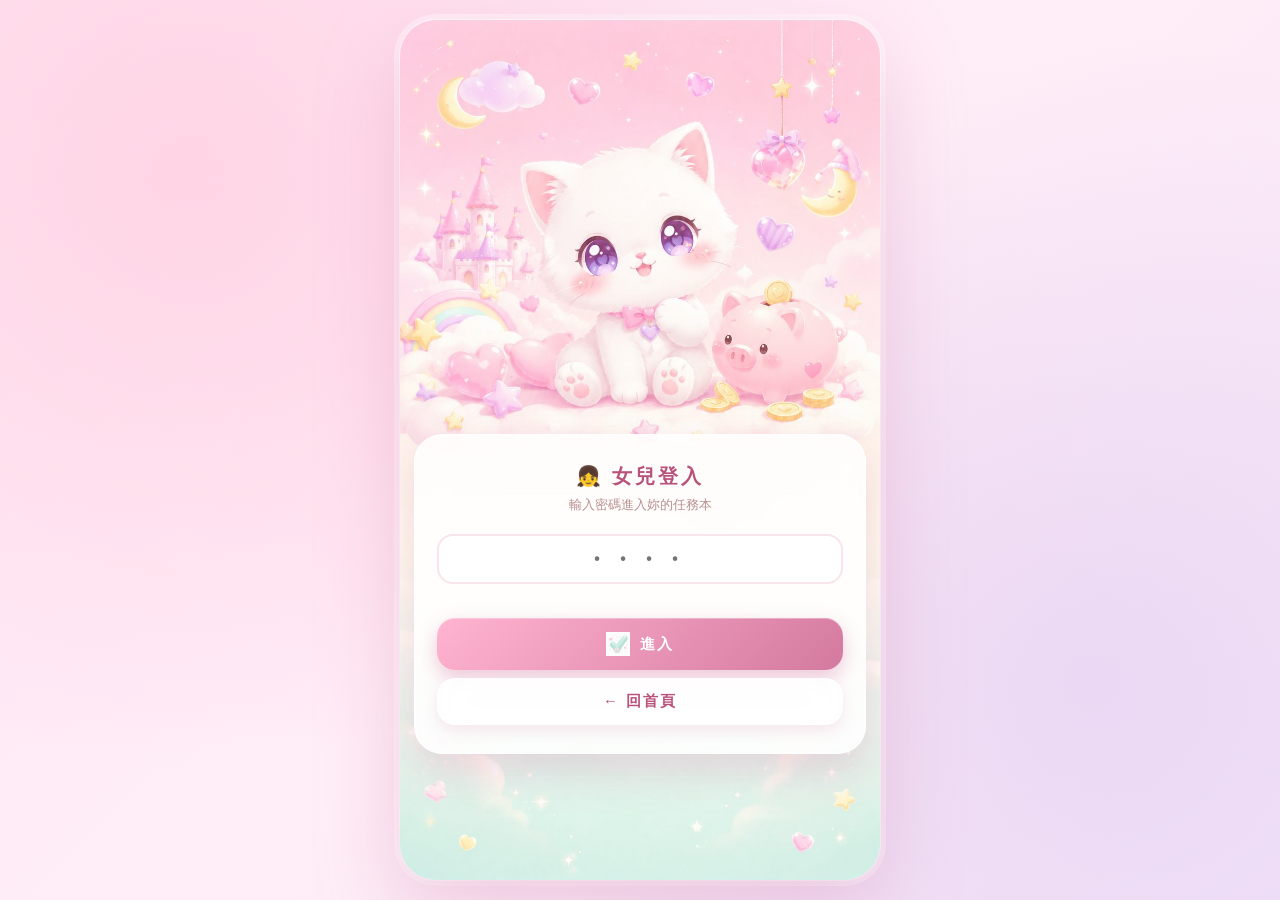
==== commit ec6d9b2b: "Add files via upload" ====
--- a/child.html
+++ b/child.html
@@ -8,13 +8,6 @@
 <link rel="stylesheet" href="./style.css">
 </head>
 <body>
-
-<div class="deco deco-1"><img src="./icon-coin.png" alt=""></div>
-<div class="deco deco-2"><img src="./icon-star.png" alt=""></div>
-<div class="deco deco-3"><img src="./icon-music.png" alt=""></div>
-<div class="deco deco-4"><img src="./icon-gift.png" alt=""></div>
-<div class="deco deco-5"><img src="./icon-mail.png" alt=""></div>
-<div class="deco deco-6"><img src="./icon-book.png" alt=""></div>
 
 <div class="phone">
 
@@ -115,7 +108,9 @@
 <div class="toast" id="toast"></div>
 
 <script>
-/* ==================== 設定 ==================== */
+/* ==================== 設定區(密碼集中化)==================== */
+const CHILD_PWD = '1234';  // ← 要改密碼,改這一行就好
+
 const GAS_URL = 'https://script.google.com/macros/s/AKfycbxL6RMWh4sn2M6cAhJxAEImtbSupDh12SuAHojfoW0CRrW7VGDir5UfD3ioGQtlK8snaw/exec';
 const ROLE = 'child';
 let currentTab = 'assigned';
@@ -123,6 +118,14 @@
 let items = [];
 let lastTaskCount = -1;
 
+/* ==================== 容錯讀取函式 ==================== */
+function pickKey(obj, ...keys) {
+  for (const k of keys) {
+    if (obj[k] !== undefined && obj[k] !== null && obj[k] !== '') return obj[k];
+  }
+  return '';
+}
+
 /* ==================== 登入 ==================== */
 window.addEventListener('load', () => {
   const saved = localStorage.getItem('cw_child_login');
@@ -137,7 +140,7 @@
 function doLogin() {
   const pwd = document.getElementById('loginPwd').value;
   const err = document.getElementById('loginErr');
-  if (pwd !== '1234') {
+  if (pwd !== CHILD_PWD) {
     err.textContent = '密碼不對喔 🥺';
     document.getElementById('loginPwd').value = '';
     return;
@@ -155,7 +158,7 @@
   document.getElementById('loginPage').classList.add('hidden');
   document.getElementById('mainPage').classList.remove('hidden');
   loadAll();
-  setInterval(loadAll, 30000); // 30 秒自動刷新
+  setInterval(loadAll, 30000);
 }
 
 /* ==================== 載入 ==================== */
@@ -165,7 +168,6 @@
     const d1 = await r1.json();
     if (d1.ok) {
       allTasks = d1.data || [];
-      // 通知檢查
       const newCount = allTasks.length;
       if (lastTaskCount !== -1 && newCount > lastTaskCount) {
         document.getElementById('bell').classList.add('has-new');
@@ -179,7 +181,17 @@
     const r2 = await fetch(GAS_URL + '?action=itemsList');
     const d2 = await r2.json();
     if (d2.ok) {
-      items = d2.data || [];
+      // 容錯:統一 key 名
+      items = (d2.data || []).map(raw => ({
+        id: pickKey(raw, 'id', 'itemId', '項目ID', 'ID'),
+        name: pickKey(raw, 'name', 'itemName', '名稱'),
+        amount: Number(pickKey(raw, 'amount', 'defaultAmount', '預設金額', 'price')) || 0,
+        enabled: pickKey(raw, 'enabled', '啟用')
+      })).filter(i => i.id && i.name)
+        .filter(i => {
+          const e = String(i.enabled).toUpperCase();
+          return e !== 'FALSE' && e !== '0' && e !== 'NO';
+        });
       const sel = document.getElementById('propType');
       sel.innerHTML = '<option value="">請選擇</option>' +
         items.map(i => `<option value="${i.name}">${i.name}</option>`).join('');
@@ -216,11 +228,10 @@
 
 function getIconForCategory(name) {
   if (!name) return 'icon-add.png';
-  if (name.includes('掃') || name.includes('家事')) return 'icon-broom.png';
-  if (name.includes('毛巾') || name.includes('工作室')) return 'icon-towel.png';
-  if (name.includes('書') || name.includes('讀')) return 'icon-book.png';
+  if (name.includes('掃') || name.includes('家事') || name.includes('拖') || name.includes('垃圾')) return 'icon-broom.png';
+  if (name.includes('毛巾') || name.includes('工作室') || name.includes('髮')) return 'icon-towel.png';
+  if (name.includes('書') || name.includes('讀') || name.includes('背')) return 'icon-book.png';
   if (name.includes('琴') || name.includes('音') || name.includes('樂')) return 'icon-music.png';
-  if (name.includes('垃圾') || name.includes('髮')) return 'icon-broom.png';
   return 'icon-add.png';
 }
 
--- a/style.css
+++ b/style.css
@@ -1,41 +1,10 @@
-/* === 沉浸式設計系統 v1.fix2 === */
-/* fix2 更新:
-   1. .entry-app 加 min-height,避免入口頁塌陷
-   2. 手機版保留 .deco 飄浮裝飾(縮小到 36px,改用 absolute 貼 phone 內)
-   3. 手機版保留 cat-world.png 滿版背景圖(風格鐵則)
-*/
-
+/* === 沉浸式設計系統 v1.fix3 === */
 * { margin: 0; padding: 0; box-sizing: border-box; -webkit-tap-highlight-color: transparent; }
-
-/* 全域 img 保護:絕對不會撐爆父容器 */
 img { max-width: 100%; height: auto; display: block; }
 
-@keyframes float-soft { 0%, 100% { transform: translateY(0); } 50% { transform: translateY(-6px); } }
-@keyframes fade-up {
-  0% { transform: translateY(20px); opacity: 0; }
-  100% { transform: translateY(0); opacity: 1; }
-}
-@keyframes drift-1 {
-  0%, 100% { transform: translate(0, 0) rotate(0deg); }
-  50% { transform: translate(12px, -10px) rotate(5deg); }
-}
-@keyframes drift-2 {
-  0%, 100% { transform: translate(0, 0) rotate(0deg); }
-  50% { transform: translate(-10px, 8px) rotate(-3deg); }
-}
-@keyframes twinkle {
-  0%, 100% { opacity: 0.4; transform: scale(1); }
-  50% { opacity: 1; transform: scale(1.2); }
-}
-@keyframes pop {
-  0% { transform: scale(0.85); opacity: 0; }
-  60% { transform: scale(1.05); }
-  100% { transform: scale(1); opacity: 1; }
-}
-@keyframes pulse-glow {
-  0%, 100% { box-shadow: 0 8px 20px rgba(212, 121, 159, 0.4); }
-  50% { box-shadow: 0 8px 28px rgba(212, 121, 159, 0.7); }
-}
+@keyframes fade-up { 0% { transform: translateY(20px); opacity: 0; } 100% { transform: translateY(0); opacity: 1; } }
+@keyframes pop { 0% { transform: scale(0.85); opacity: 0; } 60% { transform: scale(1.05); } 100% { transform: scale(1); opacity: 1; } }
+@keyframes pulse-glow { 0%, 100% { box-shadow: 0 8px 20px rgba(212, 121, 159, 0.4); } 50% { box-shadow: 0 8px 28px rgba(212, 121, 159, 0.7); } }
 
 html, body { width: 100%; height: 100%; }
 
@@ -44,12 +13,12 @@
   font-size: 15px;
   color: #6B4F70;
   min-height: 100vh;
-  background-image: url('./cat-world.png');
-  background-size: cover;
-  background-position: center center;
-  background-repeat: no-repeat;
+  background:
+    radial-gradient(circle at 15% 20%, rgba(255, 200, 220, 0.6) 0%, transparent 45%),
+    radial-gradient(circle at 85% 75%, rgba(220, 200, 240, 0.5) 0%, transparent 50%),
+    radial-gradient(circle at 50% 50%, rgba(255, 220, 235, 0.3) 0%, transparent 60%),
+    linear-gradient(135deg, #FFE5F1 0%, #FFEEF7 50%, #F5E5F8 100%);
   background-attachment: fixed;
-  background-color: #FFE5F1;
   display: flex;
   align-items: flex-start;
   justify-content: center;
@@ -57,71 +26,12 @@
   position: relative;
 }
 
-body::before {
-  content: '';
-  position: fixed;
-  inset: 0;
-  background:
-    radial-gradient(circle at 20% 30%, rgba(255, 200, 220, 0.3) 0%, transparent 50%),
-    radial-gradient(circle at 80% 70%, rgba(220, 200, 240, 0.3) 0%, transparent 50%),
-    linear-gradient(180deg, rgba(255, 230, 240, 0.4) 0%, rgba(255, 240, 248, 0.5) 100%);
-  backdrop-filter: blur(20px);
-  -webkit-backdrop-filter: blur(20px);
-  z-index: 0;
-  pointer-events: none;
-}
-
-/* === 桌面版飄浮裝飾(body 外圍)=== */
-.deco {
-  position: fixed;
-  z-index: 1;
-  pointer-events: none;
-  width: 48px;
-  height: 48px;
-  filter: drop-shadow(0 4px 12px rgba(212, 132, 174, 0.4));
-}
-.deco img {
-  width: 48px;
-  height: 48px;
-  display: block;
-  object-fit: contain;
-}
-.deco-1 { top: 10%; left: 8%; animation: drift-1 6s ease-in-out infinite; }
-.deco-2 { top: 18%; right: 10%; animation: drift-2 8s ease-in-out infinite; }
-.deco-3 { bottom: 25%; left: 6%; animation: drift-2 7s ease-in-out infinite; }
-.deco-4 { bottom: 15%; right: 8%; animation: drift-1 9s ease-in-out infinite; }
-.deco-5 { top: 45%; left: 12%; animation: twinkle 3s ease-in-out infinite; }
-.deco-6 { top: 55%; right: 14%; animation: twinkle 4s ease-in-out infinite; }
-
-/* === 手機版調整 === */
+.deco { display: none !important; }
+
 @media (max-width: 700px) {
-  /* 桌面版 fixed deco 改成貼在 phone 內 absolute(縮小尺寸避免擋內容)*/
-  .deco {
-    position: absolute;
-    width: 32px;
-    height: 32px;
-    z-index: 1;
-    filter: drop-shadow(0 2px 6px rgba(212, 132, 174, 0.5));
-  }
-  .deco img {
-    width: 32px;
-    height: 32px;
-  }
-  .deco-1 { top: 6%; left: 4%; }
-  .deco-2 { top: 10%; right: 4%; }
-  .deco-3 { bottom: 30%; left: 3%; }
-  .deco-4 { bottom: 18%; right: 3%; }
-  .deco-5 { top: 38%; left: 6%; }
-  .deco-6 { top: 50%; right: 6%; }
-
-  body::before { display: none; }
-  body {
-    padding: 0;
-    background-attachment: scroll;
-  }
-}
-
-/* === 手機外框(舞台中央)=== */
+  body { padding: 0; background-attachment: scroll; }
+}
+
 .phone {
   position: relative;
   z-index: 2;
@@ -134,488 +44,171 @@
   background-repeat: no-repeat;
   border-radius: 36px;
   overflow: hidden;
-  box-shadow:
-    0 30px 80px rgba(212, 132, 174, 0.35),
-    0 0 0 6px rgba(255, 255, 255, 0.4),
-    0 0 0 1px rgba(255, 255, 255, 0.8);
-}
-
+  box-shadow: 0 30px 80px rgba(212, 132, 174, 0.35), 0 0 0 6px rgba(255, 255, 255, 0.4), 0 0 0 1px rgba(255, 255, 255, 0.8);
+}
 @media (max-width: 700px) {
-  .phone {
-    max-width: 100%;
-    border-radius: 0;
-    box-shadow: none;
-    /* 風格鐵則:手機版保留 cat-world.png 滿版背景 */
-    min-height: 100vh;
-  }
-}
-
-.app {
-  padding: 16px 14px 30px;
-  min-height: 100%;
-  display: flex;
-  flex-direction: column;
-  position: relative;
-}
-
-/* === 入口頁專屬(避免塌陷)=== */
-.entry-app {
-  padding: 24px 18px;
-  min-height: calc(100vh - 40px);
-  display: flex;
-  flex-direction: column;
-  position: relative;
-}
-@media (max-width: 700px) {
-  .entry-app { min-height: 100vh; }
-}
-
-/* === 頂部膠囊標題 === */
-.top-title {
-  text-align: center;
-  margin-bottom: 12px;
-  animation: fade-up 0.6s ease-out;
-}
+  .phone { max-width: 100%; border-radius: 0; box-shadow: none; min-height: 100vh; }
+}
+
+.app { padding: 16px 14px 30px; min-height: 100%; display: flex; flex-direction: column; position: relative; }
+.entry-app { padding: 24px 18px; min-height: calc(100vh - 40px); display: flex; flex-direction: column; position: relative; }
+@media (max-width: 700px) { .entry-app { min-height: 100vh; } }
+
+.top-title { text-align: center; margin-bottom: 12px; animation: fade-up 0.6s ease-out; }
 .top-title .pill {
   display: inline-block;
   background: rgba(255, 255, 255, 0.55);
-  backdrop-filter: blur(20px);
-  -webkit-backdrop-filter: blur(20px);
-  padding: 9px 22px;
-  border-radius: 100px;
+  backdrop-filter: blur(20px); -webkit-backdrop-filter: blur(20px);
+  padding: 9px 22px; border-radius: 100px;
   border: 1px solid rgba(255, 255, 255, 0.7);
   box-shadow: 0 4px 20px rgba(212, 132, 174, 0.18), inset 0 1px 0 rgba(255, 255, 255, 0.9);
-  font-size: 14px;
-  color: #B8527A;
-  font-weight: bold;
-  letter-spacing: 4px;
-}
-
-/* === 鈴鐺(右上)/登出按鈕 === */
+  font-size: 14px; color: #B8527A; font-weight: bold; letter-spacing: 4px;
+}
+
 .fab-bell, .fab-out {
-  position: absolute;
-  top: 14px;
-  width: 42px;
-  height: 42px;
+  position: absolute; top: 14px; width: 42px; height: 42px;
   background: rgba(255, 255, 255, 0.7);
-  backdrop-filter: blur(20px);
-  -webkit-backdrop-filter: blur(20px);
-  border-radius: 50%;
-  display: flex;
-  align-items: center;
-  justify-content: center;
+  backdrop-filter: blur(20px); -webkit-backdrop-filter: blur(20px);
+  border-radius: 50%; display: flex; align-items: center; justify-content: center;
   border: 1px solid rgba(255, 255, 255, 0.8);
   box-shadow: 0 6px 16px rgba(212, 132, 174, 0.2);
-  cursor: pointer;
-  z-index: 5;
-  font-size: 18px;
-  color: #B8527A;
+  cursor: pointer; z-index: 5; font-size: 18px; color: #B8527A;
 }
 .fab-bell { right: 14px; }
 .fab-out { left: 14px; font-size: 13px; font-weight: bold; }
 .fab-bell .red-dot {
-  position: absolute;
-  top: 8px;
-  right: 8px;
-  width: 10px;
-  height: 10px;
-  background: #FF4D7A;
-  border: 2px solid white;
-  border-radius: 50%;
-  display: none;
+  position: absolute; top: 8px; right: 8px; width: 10px; height: 10px;
+  background: #FF4D7A; border: 2px solid white; border-radius: 50%; display: none;
 }
 .fab-bell.has-new .red-dot { display: block; animation: pulse-glow 1.5s infinite; }
 
-/* === 圖片故事區 === */
-.hero-space {
-  height: 42vh;
-  min-height: 280px;
-  max-height: 380px;
-  pointer-events: none;
-}
-
-/* === 統計卡 === */
-.stats {
-  display: grid;
-  grid-template-columns: 1fr 1fr 1fr;
-  gap: 9px;
-  margin-bottom: 14px;
-  animation: fade-up 0.7s ease-out 0.1s backwards;
-}
+.hero-space { height: 42vh; min-height: 280px; max-height: 380px; pointer-events: none; }
+
+.stats { display: grid; grid-template-columns: 1fr 1fr 1fr; gap: 9px; margin-bottom: 14px; animation: fade-up 0.7s ease-out 0.1s backwards; }
 .stats.stats-4 { grid-template-columns: 1fr 1fr 1fr 1fr; gap: 7px; }
 .stat {
   background: rgba(255, 255, 255, 0.7);
-  backdrop-filter: blur(22px);
-  -webkit-backdrop-filter: blur(22px);
-  border-radius: 22px;
-  padding: 12px 6px 10px;
-  text-align: center;
+  backdrop-filter: blur(22px); -webkit-backdrop-filter: blur(22px);
+  border-radius: 22px; padding: 12px 6px 10px; text-align: center;
   border: 1px solid rgba(255, 255, 255, 0.85);
   box-shadow: 0 8px 28px rgba(212, 132, 174, 0.18), inset 0 1px 0 rgba(255, 255, 255, 0.9);
 }
-.stat-icon {
-  width: 40px;
-  height: 40px;
-  margin: 0 auto 4px;
-}
+.stat-icon { width: 40px; height: 40px; margin: 0 auto 4px; }
 .stat-icon img { width: 100%; height: 100%; object-fit: contain; }
-.stat-label {
-  font-size: 11px;
-  color: #B8527A;
-  font-weight: bold;
-  letter-spacing: 1px;
-  margin-bottom: 2px;
-}
-.stat-value {
-  font-size: 22px;
-  font-weight: bold;
-  letter-spacing: -0.5px;
-  line-height: 1;
-}
+.stat-label { font-size: 11px; color: #B8527A; font-weight: bold; letter-spacing: 1px; margin-bottom: 2px; }
+.stat-value { font-size: 22px; font-weight: bold; letter-spacing: -0.5px; line-height: 1; }
 .stat-coin .stat-value { color: #C49100; }
 .stat-todo .stat-value { color: #D63E72; }
 .stat-wait .stat-value { color: #8E5BC8; }
 .stat-paid .stat-value { color: #00A88E; }
 .stat-value .unit { font-size: 12px; font-weight: 500; opacity: 0.7; }
 
-/* === 主卡片(任務清單)=== */
 .main {
   background: rgba(255, 255, 255, 0.78);
-  backdrop-filter: blur(24px);
-  -webkit-backdrop-filter: blur(24px);
-  border-radius: 28px;
-  padding: 14px 12px 12px;
+  backdrop-filter: blur(24px); -webkit-backdrop-filter: blur(24px);
+  border-radius: 28px; padding: 14px 12px 12px;
   border: 1px solid rgba(255, 255, 255, 0.85);
   box-shadow: 0 12px 36px rgba(212, 132, 174, 0.22), inset 0 1px 0 rgba(255, 255, 255, 0.9);
   animation: fade-up 0.7s ease-out 0.2s backwards;
 }
-
-.tabs {
-  display: flex;
-  background: rgba(255, 240, 248, 0.6);
-  border-radius: 16px;
-  padding: 4px;
-  margin-bottom: 12px;
-}
+.tabs { display: flex; background: rgba(255, 240, 248, 0.6); border-radius: 16px; padding: 4px; margin-bottom: 12px; }
 .tab {
-  flex: 1;
-  padding: 9px 4px;
-  text-align: center;
-  border-radius: 12px;
-  font-weight: bold;
-  font-size: 12px;
-  color: #B8527A;
-  letter-spacing: 1px;
-  cursor: pointer;
-  opacity: 0.6;
-  transition: all 0.2s;
-  background: transparent;
-  border: none;
-  font-family: inherit;
-}
-.tab.active {
-  background: linear-gradient(135deg, #FFB4D0, #D4799F);
-  color: white;
-  opacity: 1;
-  box-shadow: 0 4px 12px rgba(212, 121, 159, 0.4);
-}
-.tab .badge {
-  display: inline-block;
-  background: white;
-  color: #D4799F;
-  padding: 0 6px;
-  border-radius: 7px;
-  font-size: 10px;
-  margin-left: 3px;
-  font-weight: bold;
-}
+  flex: 1; padding: 9px 4px; text-align: center; border-radius: 12px;
+  font-weight: bold; font-size: 12px; color: #B8527A; letter-spacing: 1px;
+  cursor: pointer; opacity: 0.6; transition: all 0.2s;
+  background: transparent; border: none; font-family: inherit;
+}
+.tab.active { background: linear-gradient(135deg, #FFB4D0, #D4799F); color: white; opacity: 1; box-shadow: 0 4px 12px rgba(212, 121, 159, 0.4); }
+.tab .badge { display: inline-block; background: white; color: #D4799F; padding: 0 6px; border-radius: 7px; font-size: 10px; margin-left: 3px; font-weight: bold; }
 .tab:not(.active) .badge { background: #D4799F; color: white; }
 
-/* === 任務卡 === */
 .task {
-  background: white;
-  border-radius: 16px;
-  padding: 12px 14px;
-  margin-bottom: 8px;
-  display: flex;
-  align-items: center;
-  gap: 12px;
+  background: white; border-radius: 16px; padding: 12px 14px; margin-bottom: 8px;
+  display: flex; align-items: center; gap: 12px;
   box-shadow: 0 4px 14px rgba(212, 132, 174, 0.1);
-  border-left: 4px solid #FFD27A;
-  position: relative;
+  border-left: 4px solid #FFD27A; position: relative;
 }
 .task.due-today { border-left-color: #E63956; }
 .task.due-week { border-left-color: #FFD27A; }
 .task.due-soon { border-left-color: #C8A8E9; }
-
-.task-icon {
-  width: 44px;
-  height: 44px;
-  border-radius: 14px;
-  background: linear-gradient(135deg, #FFE8F0, #FFD0E0);
-  display: flex;
-  align-items: center;
-  justify-content: center;
-  flex-shrink: 0;
-  overflow: hidden;
-}
+.task-icon { width: 44px; height: 44px; border-radius: 14px; background: linear-gradient(135deg, #FFE8F0, #FFD0E0); display: flex; align-items: center; justify-content: center; flex-shrink: 0; overflow: hidden; }
 .task-icon img { width: 90%; height: 90%; object-fit: contain; }
-
 .task-info { flex: 1; min-width: 0; }
 .task-name { font-size: 15px; font-weight: bold; color: #6B4F70; }
 .task-meta { font-size: 11px; color: #B89090; margin-top: 3px; display: flex; align-items: center; gap: 6px; flex-wrap: wrap; }
-.due-pill {
-  background: #FFEBEE;
-  color: #E63956;
-  padding: 2px 8px;
-  border-radius: 8px;
-  font-size: 10px;
-  font-weight: bold;
-}
+.due-pill { background: #FFEBEE; color: #E63956; padding: 2px 8px; border-radius: 8px; font-size: 10px; font-weight: bold; }
 .due-pill.late { background: #C5305E; color: white; }
 .due-pill.week { background: #FFF2D6; color: #C49100; }
-.task-price {
-  font-size: 18px;
-  font-weight: bold;
-  color: #D4799F;
-  letter-spacing: -0.5px;
-  flex-shrink: 0;
-}
-
-/* === 按鈕 === */
+.task-price { font-size: 18px; font-weight: bold; color: #D4799F; letter-spacing: -0.5px; flex-shrink: 0; }
+
 .cta-btn {
-  width: 100%;
-  margin-top: 10px;
-  padding: 14px;
+  width: 100%; margin-top: 10px; padding: 14px;
   background: linear-gradient(135deg, #FFB4D0 0%, #D4799F 100%);
-  color: white;
-  border: none;
-  border-radius: 18px;
-  font-size: 15px;
-  font-weight: bold;
-  cursor: pointer;
+  color: white; border: none; border-radius: 18px;
+  font-size: 15px; font-weight: bold; cursor: pointer;
   box-shadow: 0 8px 20px rgba(212, 121, 159, 0.4), inset 0 1px 0 rgba(255, 255, 255, 0.3);
-  letter-spacing: 2px;
-  font-family: inherit;
-  display: flex;
-  align-items: center;
-  justify-content: center;
-  gap: 10px;
+  letter-spacing: 2px; font-family: inherit;
+  display: flex; align-items: center; justify-content: center; gap: 10px;
   transition: transform 0.15s;
 }
 .cta-btn:active { transform: scale(0.97); }
 .cta-btn img { width: 24px; height: 24px; }
-.cta-btn.secondary {
-  background: rgba(255, 255, 255, 0.85);
-  backdrop-filter: blur(20px);
-  color: #B8527A;
-  box-shadow: 0 6px 16px rgba(212, 132, 174, 0.2);
-}
-.cta-btn.success {
-  background: linear-gradient(135deg, #6FE0C4, #00A88E);
-}
-.cta-btn.danger {
-  background: rgba(255, 255, 255, 0.9);
-  color: #C5305E;
-}
-
-/* === 空狀態 === */
-.empty {
-  text-align: center;
-  padding: 30px 14px 20px;
-}
+.cta-btn.secondary { background: rgba(255, 255, 255, 0.85); backdrop-filter: blur(20px); color: #B8527A; box-shadow: 0 6px 16px rgba(212, 132, 174, 0.2); }
+.cta-btn.success { background: linear-gradient(135deg, #6FE0C4, #00A88E); }
+.cta-btn.danger { background: rgba(255, 255, 255, 0.9); color: #C5305E; }
+
+.empty { text-align: center; padding: 30px 14px 20px; }
 .empty img { width: 120px; height: 120px; margin: 0 auto 8px; }
 .empty .e-text { font-size: 14px; color: #B8527A; font-weight: bold; }
 
-/* === 登入頁 === */
 .login-card {
   background: rgba(255, 255, 255, 0.82);
-  backdrop-filter: blur(24px);
-  -webkit-backdrop-filter: blur(24px);
-  border-radius: 28px;
-  padding: 28px 22px;
+  backdrop-filter: blur(24px); -webkit-backdrop-filter: blur(24px);
+  border-radius: 28px; padding: 28px 22px;
   border: 1px solid rgba(255, 255, 255, 0.85);
   box-shadow: 0 16px 40px rgba(212, 132, 174, 0.3);
-  margin: 20px 0;
-  text-align: center;
+  margin: 20px 0; text-align: center;
   animation: fade-up 0.6s ease-out;
 }
-.login-card h2 {
-  font-size: 20px;
-  color: #B8527A;
-  margin-bottom: 6px;
-  letter-spacing: 3px;
-}
-.login-card .sub {
-  font-size: 13px;
-  color: #B89090;
-  margin-bottom: 20px;
-}
+.login-card h2 { font-size: 20px; color: #B8527A; margin-bottom: 6px; letter-spacing: 3px; }
+.login-card .sub { font-size: 13px; color: #B89090; margin-bottom: 20px; }
 .login-card input {
-  width: 100%;
-  padding: 14px 18px;
-  border: 2px solid rgba(212, 121, 159, 0.2);
-  border-radius: 16px;
-  font-size: 16px;
-  text-align: center;
-  letter-spacing: 8px;
-  font-family: inherit;
-  font-weight: bold;
-  color: #6B4F70;
-  background: white;
-  outline: none;
-  transition: border 0.2s;
+  width: 100%; padding: 14px 18px;
+  border: 2px solid rgba(212, 121, 159, 0.2); border-radius: 16px;
+  font-size: 16px; text-align: center; letter-spacing: 8px;
+  font-family: inherit; font-weight: bold; color: #6B4F70;
+  background: white; outline: none; transition: border 0.2s;
 }
 .login-card input:focus { border-color: #D4799F; }
-.login-card .err {
-  color: #E63956;
-  font-size: 12px;
-  margin-top: 8px;
-  min-height: 16px;
-}
-
-/* === Modal === */
-.modal-bg {
-  position: fixed;
-  inset: 0;
-  background: rgba(107, 79, 112, 0.5);
-  backdrop-filter: blur(8px);
-  z-index: 100;
-  display: none;
-  align-items: center;
-  justify-content: center;
-  padding: 20px;
-}
+.login-card .err { color: #E63956; font-size: 12px; margin-top: 8px; min-height: 16px; }
+
+.modal-bg { position: fixed; inset: 0; background: rgba(107, 79, 112, 0.5); backdrop-filter: blur(8px); z-index: 100; display: none; align-items: center; justify-content: center; padding: 20px; }
 .modal-bg.open { display: flex; }
-.modal {
-  background: white;
-  border-radius: 24px;
-  padding: 22px 18px;
-  max-width: 380px;
-  width: 100%;
-  max-height: 85vh;
-  overflow-y: auto;
-  box-shadow: 0 30px 80px rgba(0,0,0,0.3);
-  animation: pop 0.3s ease-out;
-}
-.modal h3 {
-  font-size: 18px;
-  color: #B8527A;
-  margin-bottom: 14px;
-  text-align: center;
-  letter-spacing: 2px;
-}
-.modal label {
-  display: block;
-  font-size: 12px;
-  color: #B89090;
-  margin: 12px 0 6px;
-  font-weight: bold;
-}
-.modal input, .modal select, .modal textarea {
-  width: 100%;
-  padding: 10px 14px;
-  border: 1.5px solid rgba(212, 121, 159, 0.25);
-  border-radius: 12px;
-  font-size: 14px;
-  font-family: inherit;
-  color: #6B4F70;
-  background: white;
-  outline: none;
-}
+.modal { background: white; border-radius: 24px; padding: 22px 18px; max-width: 380px; width: 100%; max-height: 85vh; overflow-y: auto; box-shadow: 0 30px 80px rgba(0,0,0,0.3); animation: pop 0.3s ease-out; }
+.modal h3 { font-size: 18px; color: #B8527A; margin-bottom: 14px; text-align: center; letter-spacing: 2px; }
+.modal label { display: block; font-size: 12px; color: #B89090; margin: 12px 0 6px; font-weight: bold; }
+.modal input, .modal select, .modal textarea { width: 100%; padding: 10px 14px; border: 1.5px solid rgba(212, 121, 159, 0.25); border-radius: 12px; font-size: 14px; font-family: inherit; color: #6B4F70; background: white; outline: none; }
 .modal input:focus, .modal select:focus { border-color: #D4799F; }
-.modal-actions {
-  display: flex;
-  gap: 8px;
-  margin-top: 18px;
-}
+.modal-actions { display: flex; gap: 8px; margin-top: 18px; }
 .modal-actions .cta-btn { margin-top: 0; }
 
-/* === 通知 toast === */
-.toast {
-  position: fixed;
-  bottom: 30px;
-  left: 50%;
-  transform: translateX(-50%);
-  background: linear-gradient(135deg, #6FE0C4, #00A88E);
-  color: white;
-  padding: 12px 22px;
-  border-radius: 20px;
-  font-size: 14px;
-  font-weight: bold;
-  box-shadow: 0 8px 24px rgba(0,168,142,0.4);
-  z-index: 200;
-  display: none;
-}
+.toast { position: fixed; bottom: 30px; left: 50%; transform: translateX(-50%); background: linear-gradient(135deg, #6FE0C4, #00A88E); color: white; padding: 12px 22px; border-radius: 20px; font-size: 14px; font-weight: bold; box-shadow: 0 8px 24px rgba(0,168,142,0.4); z-index: 200; display: none; }
 .toast.show { display: block; animation: fade-up 0.4s; }
 
-/* === 多選任務(派工)=== */
-.pick-list {
-  max-height: 280px;
-  overflow-y: auto;
-  margin: 8px -4px;
-}
-.pick-item {
-  background: #FFF8FA;
-  border: 1.5px solid transparent;
-  border-radius: 14px;
-  padding: 10px 12px;
-  margin-bottom: 6px;
-  display: flex;
-  align-items: center;
-  gap: 10px;
-  cursor: pointer;
-  transition: all 0.2s;
-}
-.pick-item.selected {
-  background: linear-gradient(135deg, #FFE8F0, #FFD6E8);
-  border-color: #D4799F;
-}
+.pick-list { max-height: 280px; overflow-y: auto; margin: 8px -4px; }
+.pick-item { background: #FFF8FA; border: 1.5px solid transparent; border-radius: 14px; padding: 10px 12px; margin-bottom: 6px; display: flex; align-items: center; gap: 10px; cursor: pointer; transition: all 0.2s; }
+.pick-item.selected { background: linear-gradient(135deg, #FFE8F0, #FFD6E8); border-color: #D4799F; }
 .pick-item .pi-icon { width: 36px; height: 36px; flex-shrink: 0; }
 .pick-item .pi-icon img { width: 100%; height: 100%; }
 .pick-item .pi-info { flex: 1; }
 .pick-item .pi-name { font-weight: bold; color: #6B4F70; font-size: 14px; }
 .pick-item .pi-meta { font-size: 11px; color: #B89090; }
-.pick-item .pi-check {
-  width: 24px;
-  height: 24px;
-  border-radius: 50%;
-  border: 2px solid #D4799F;
-  display: flex;
-  align-items: center;
-  justify-content: center;
-  font-size: 14px;
-  color: transparent;
-  background: white;
-  font-weight: bold;
-}
-.pick-item.selected .pi-check {
-  background: #D4799F;
-  color: white;
-}
-
-/* === 慶祝動畫 === */
-.celebrate {
-  position: fixed;
-  inset: 0;
-  background: rgba(255, 230, 240, 0.95);
-  backdrop-filter: blur(20px);
-  z-index: 300;
-  display: none;
-  align-items: center;
-  justify-content: center;
-  flex-direction: column;
-  text-align: center;
-}
+.pick-item .pi-check { width: 24px; height: 24px; border-radius: 50%; border: 2px solid #D4799F; display: flex; align-items: center; justify-content: center; font-size: 14px; color: transparent; background: white; font-weight: bold; }
+.pick-item.selected .pi-check { background: #D4799F; color: white; }
+
+.celebrate { position: fixed; inset: 0; background: rgba(255, 230, 240, 0.95); backdrop-filter: blur(20px); z-index: 300; display: none; align-items: center; justify-content: center; flex-direction: column; text-align: center; }
 .celebrate.show { display: flex; animation: fade-up 0.5s; }
 .celebrate img { width: 200px; height: 200px; animation: pop 0.6s; }
-.celebrate .ce-text {
-  font-size: 22px;
-  color: #B8527A;
-  margin-top: 16px;
-  letter-spacing: 4px;
-  font-weight: bold;
-}
-
-/* utility */
-.hidden { display: none !important; }+.celebrate .ce-text { font-size: 22px; color: #B8527A; margin-top: 16px; letter-spacing: 4px; font-weight: bold; }
+
+.hidden { display: none !important; }
